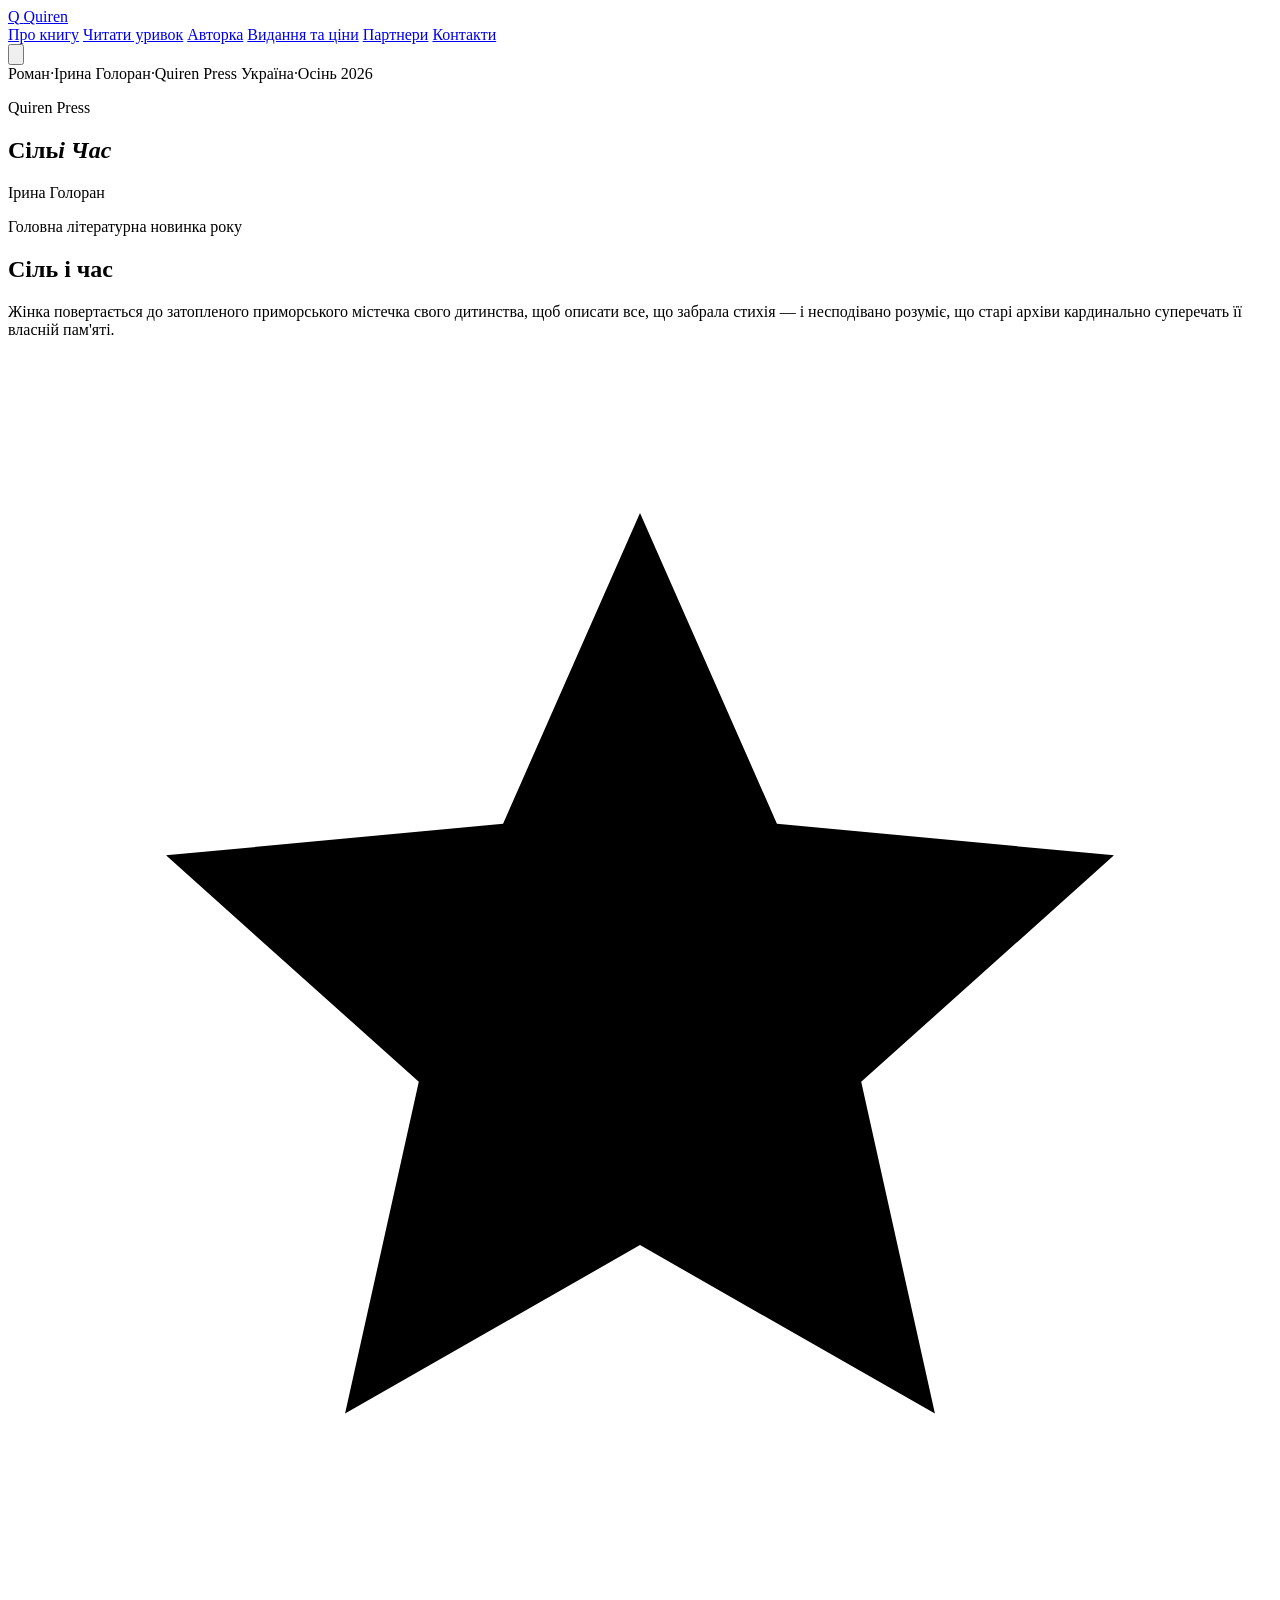
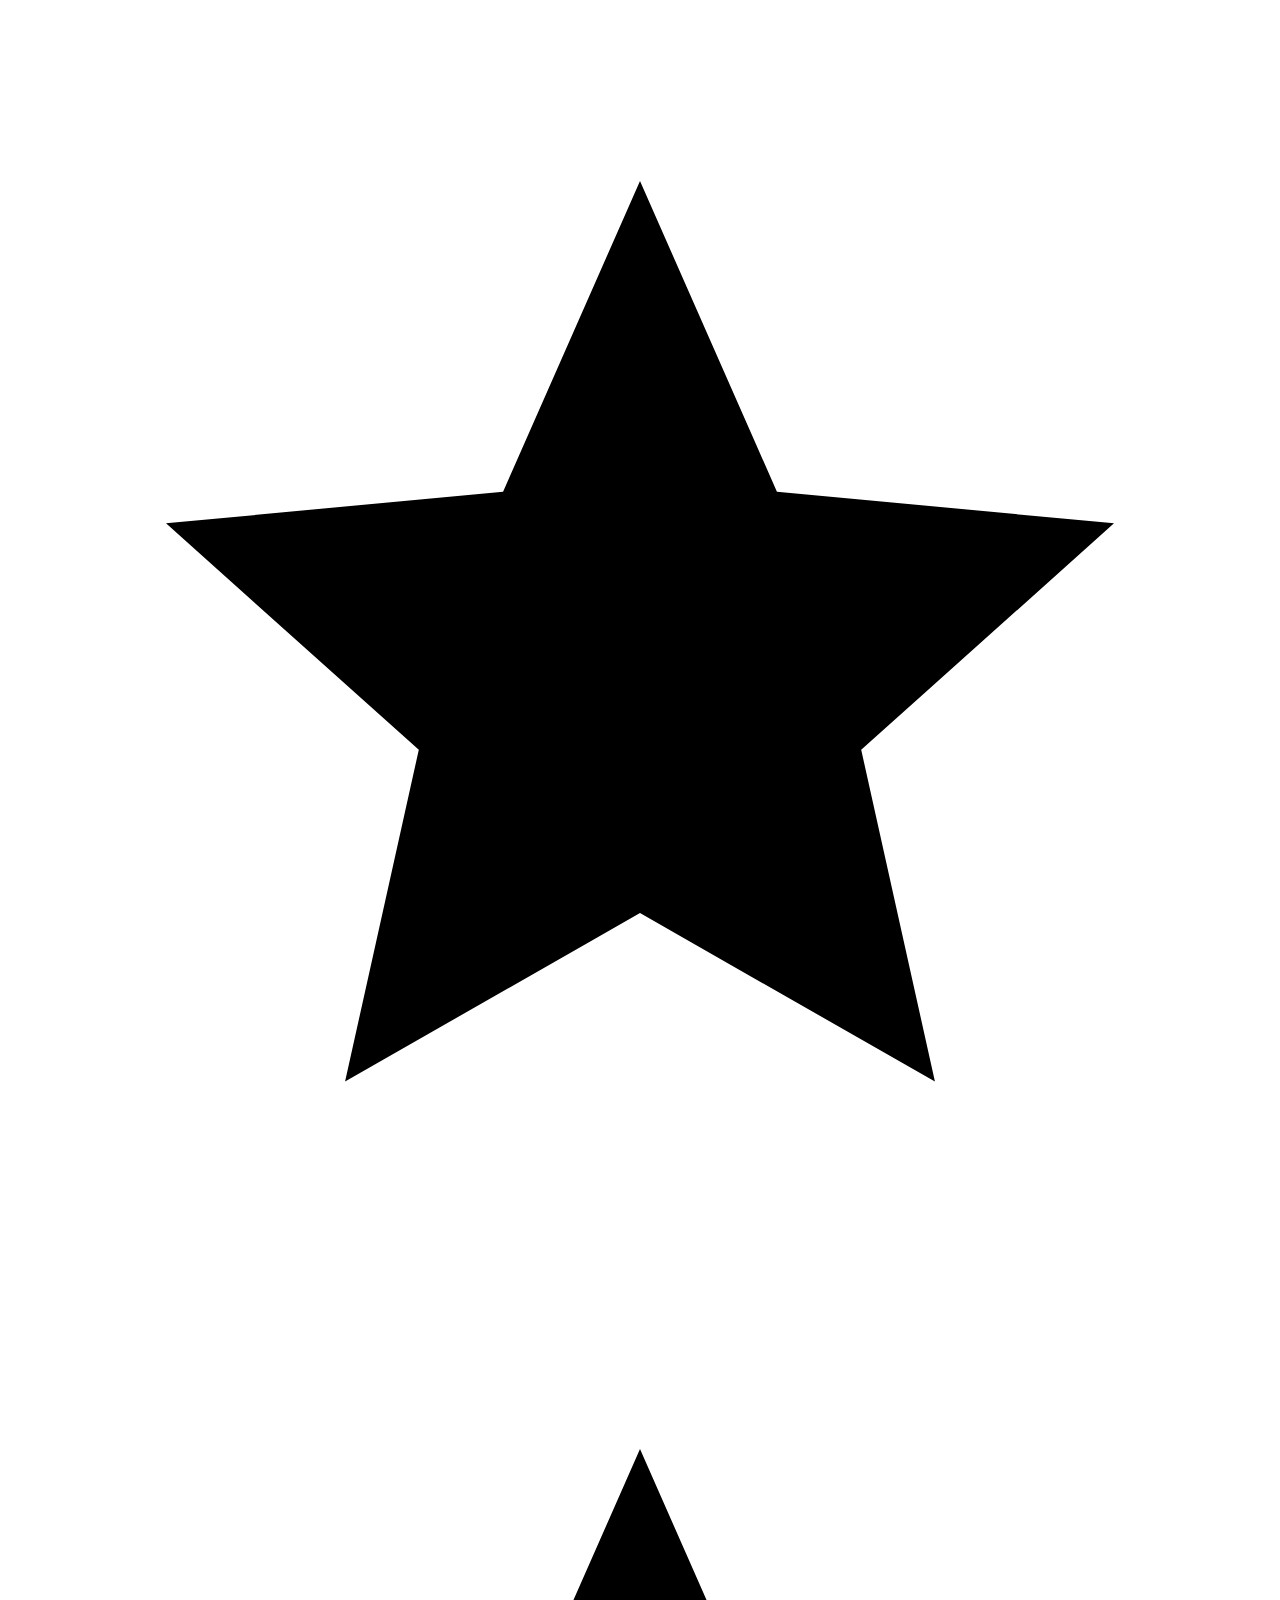
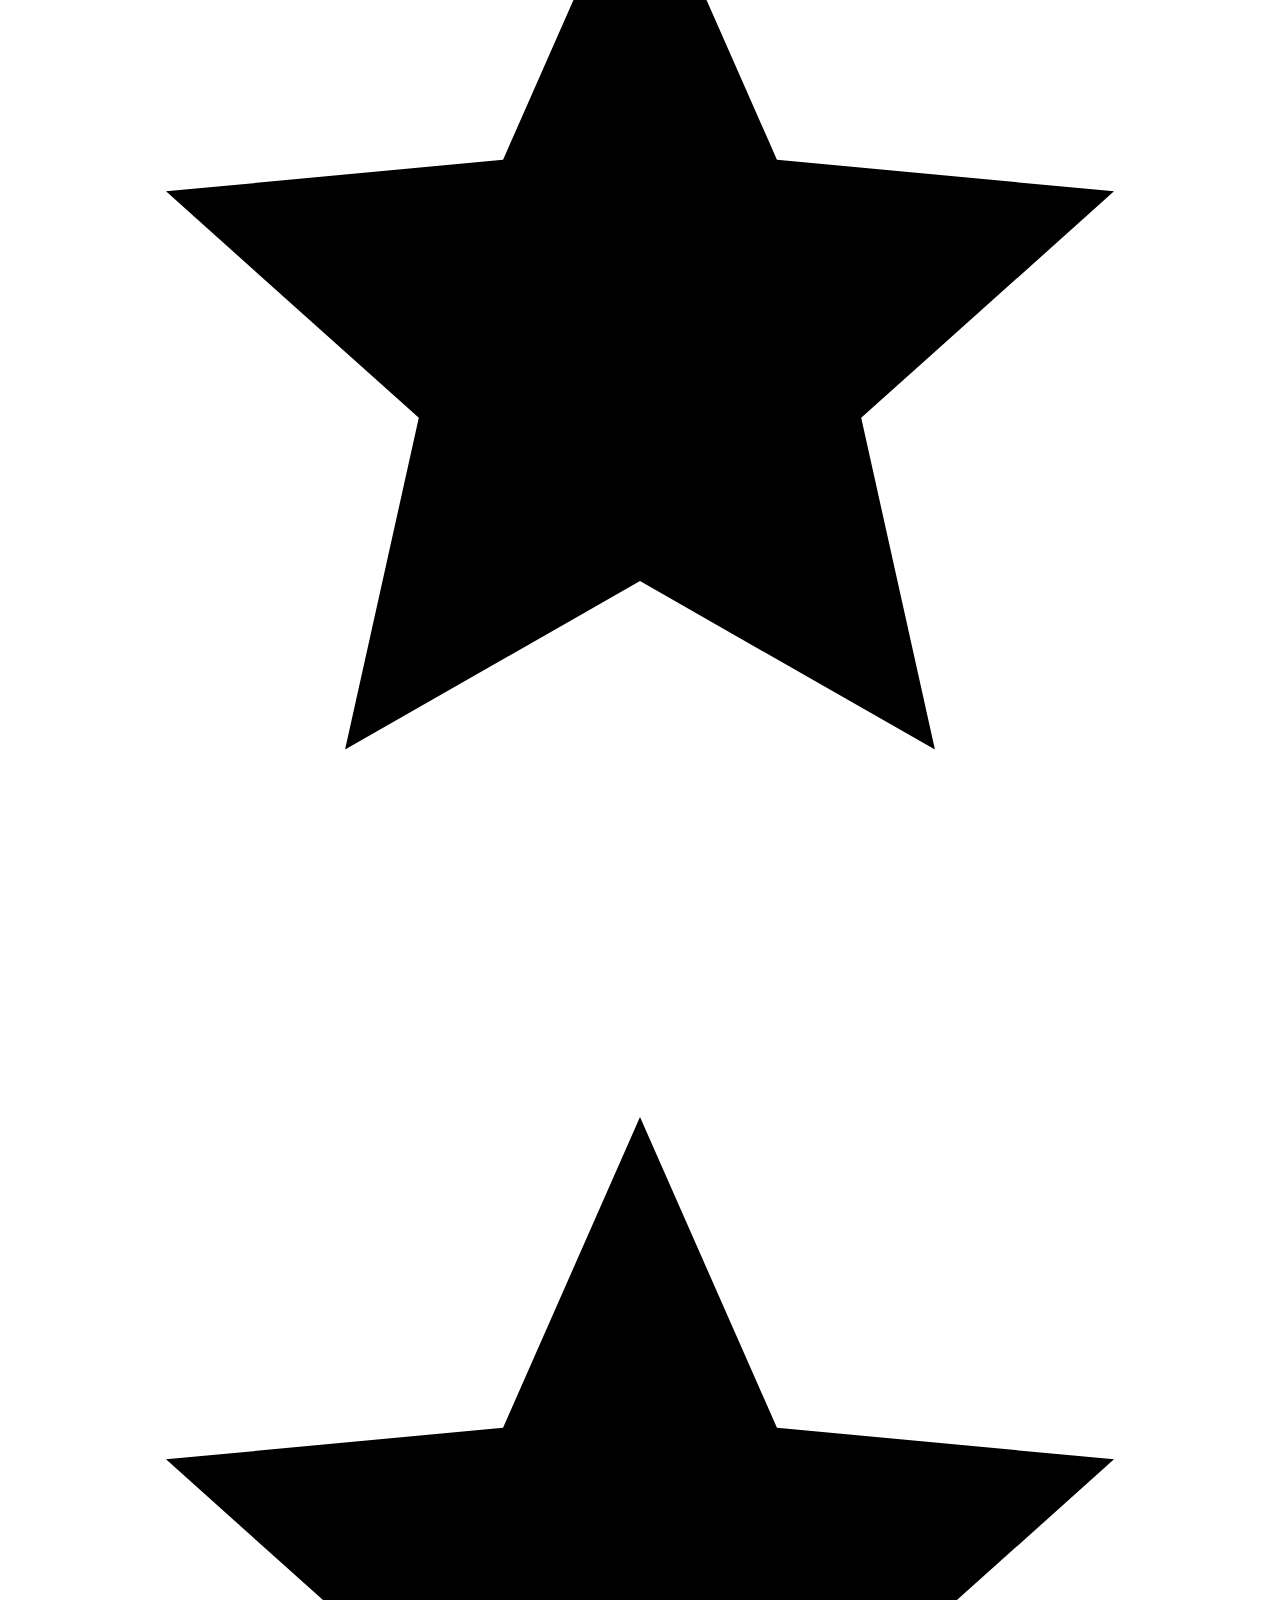
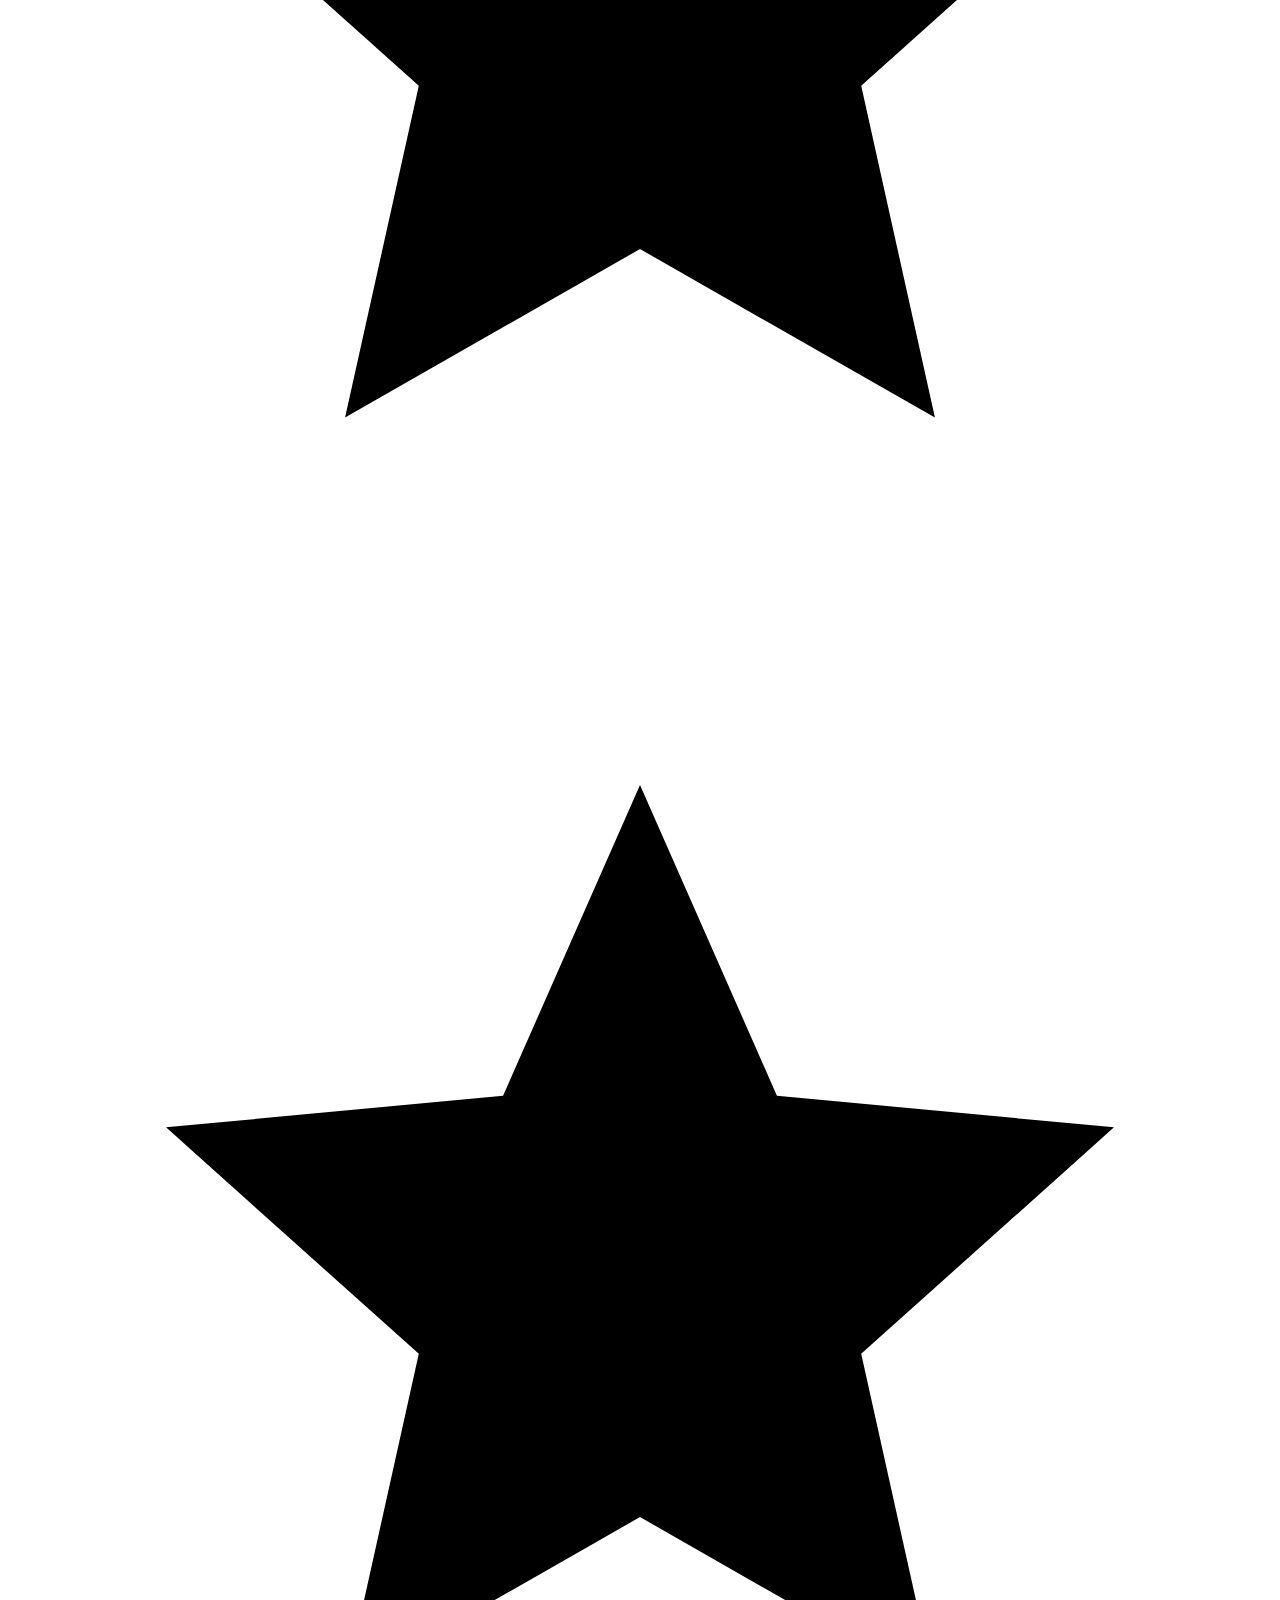
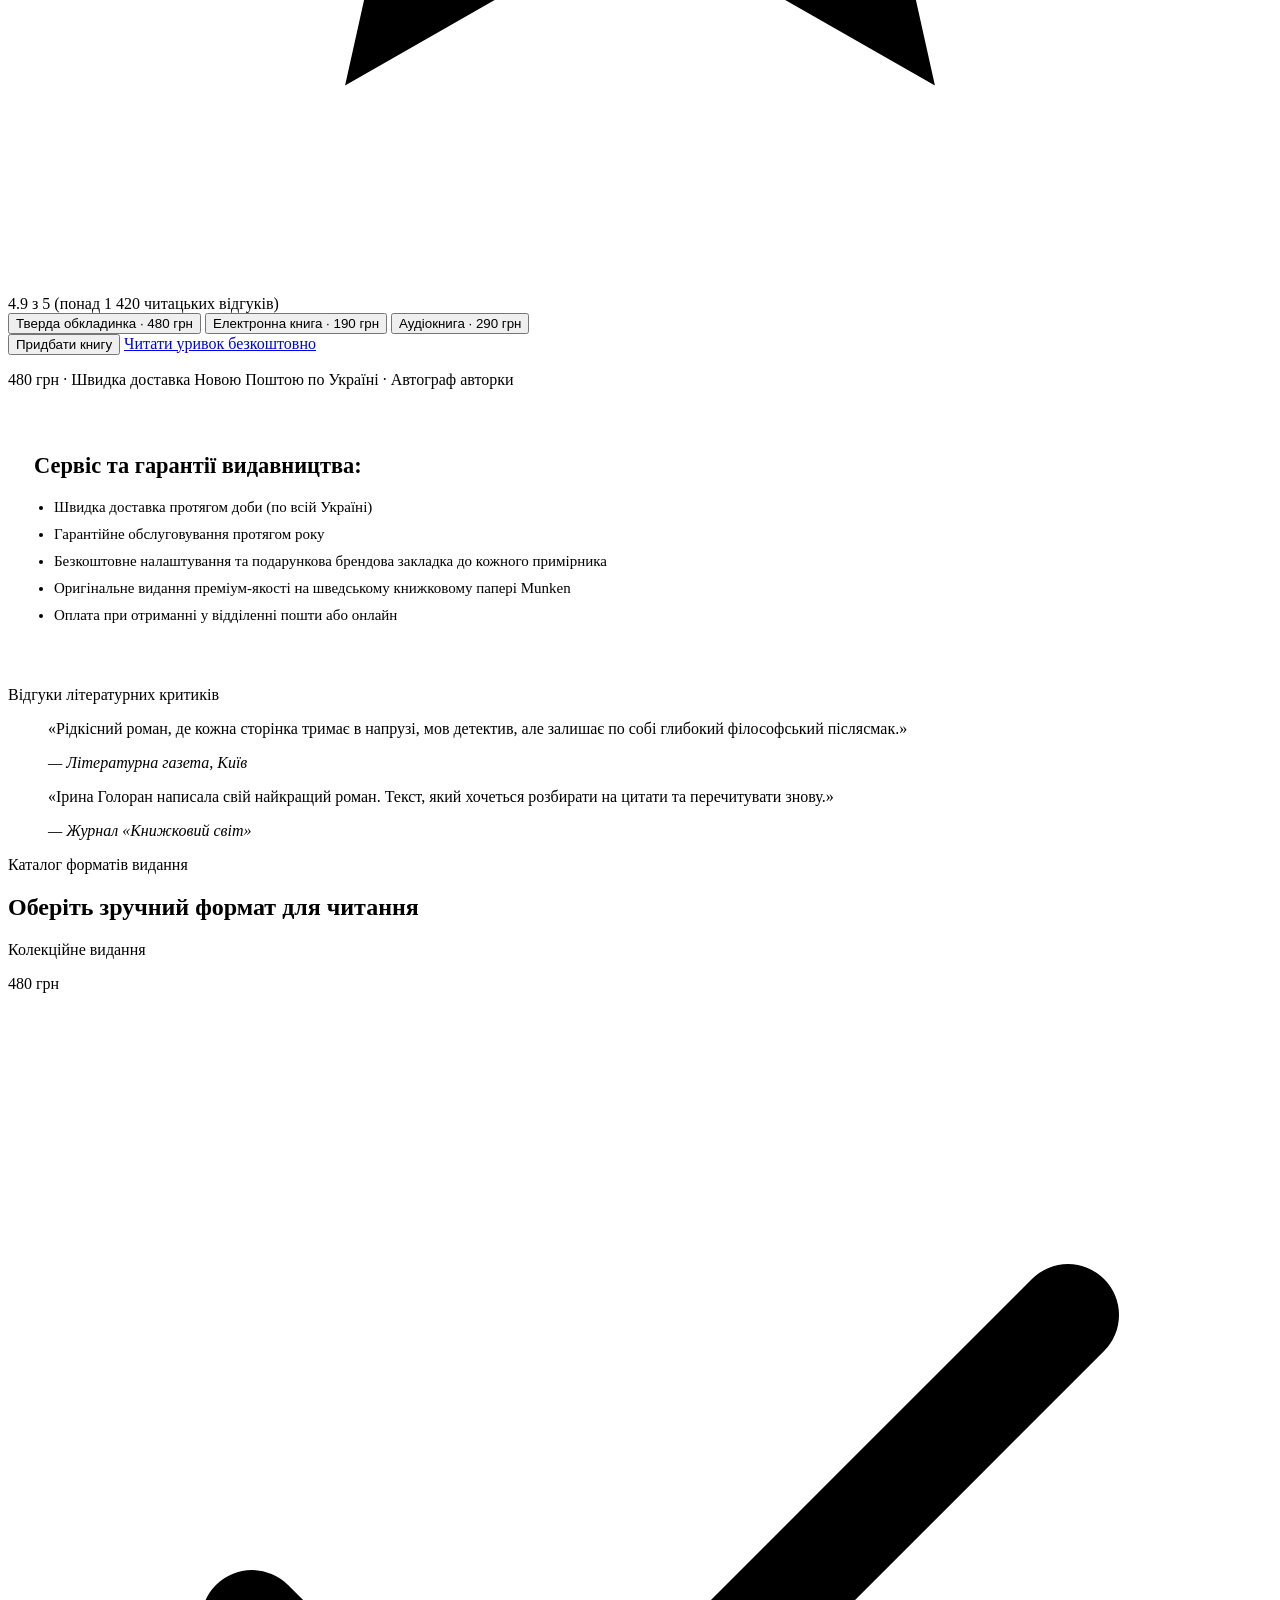
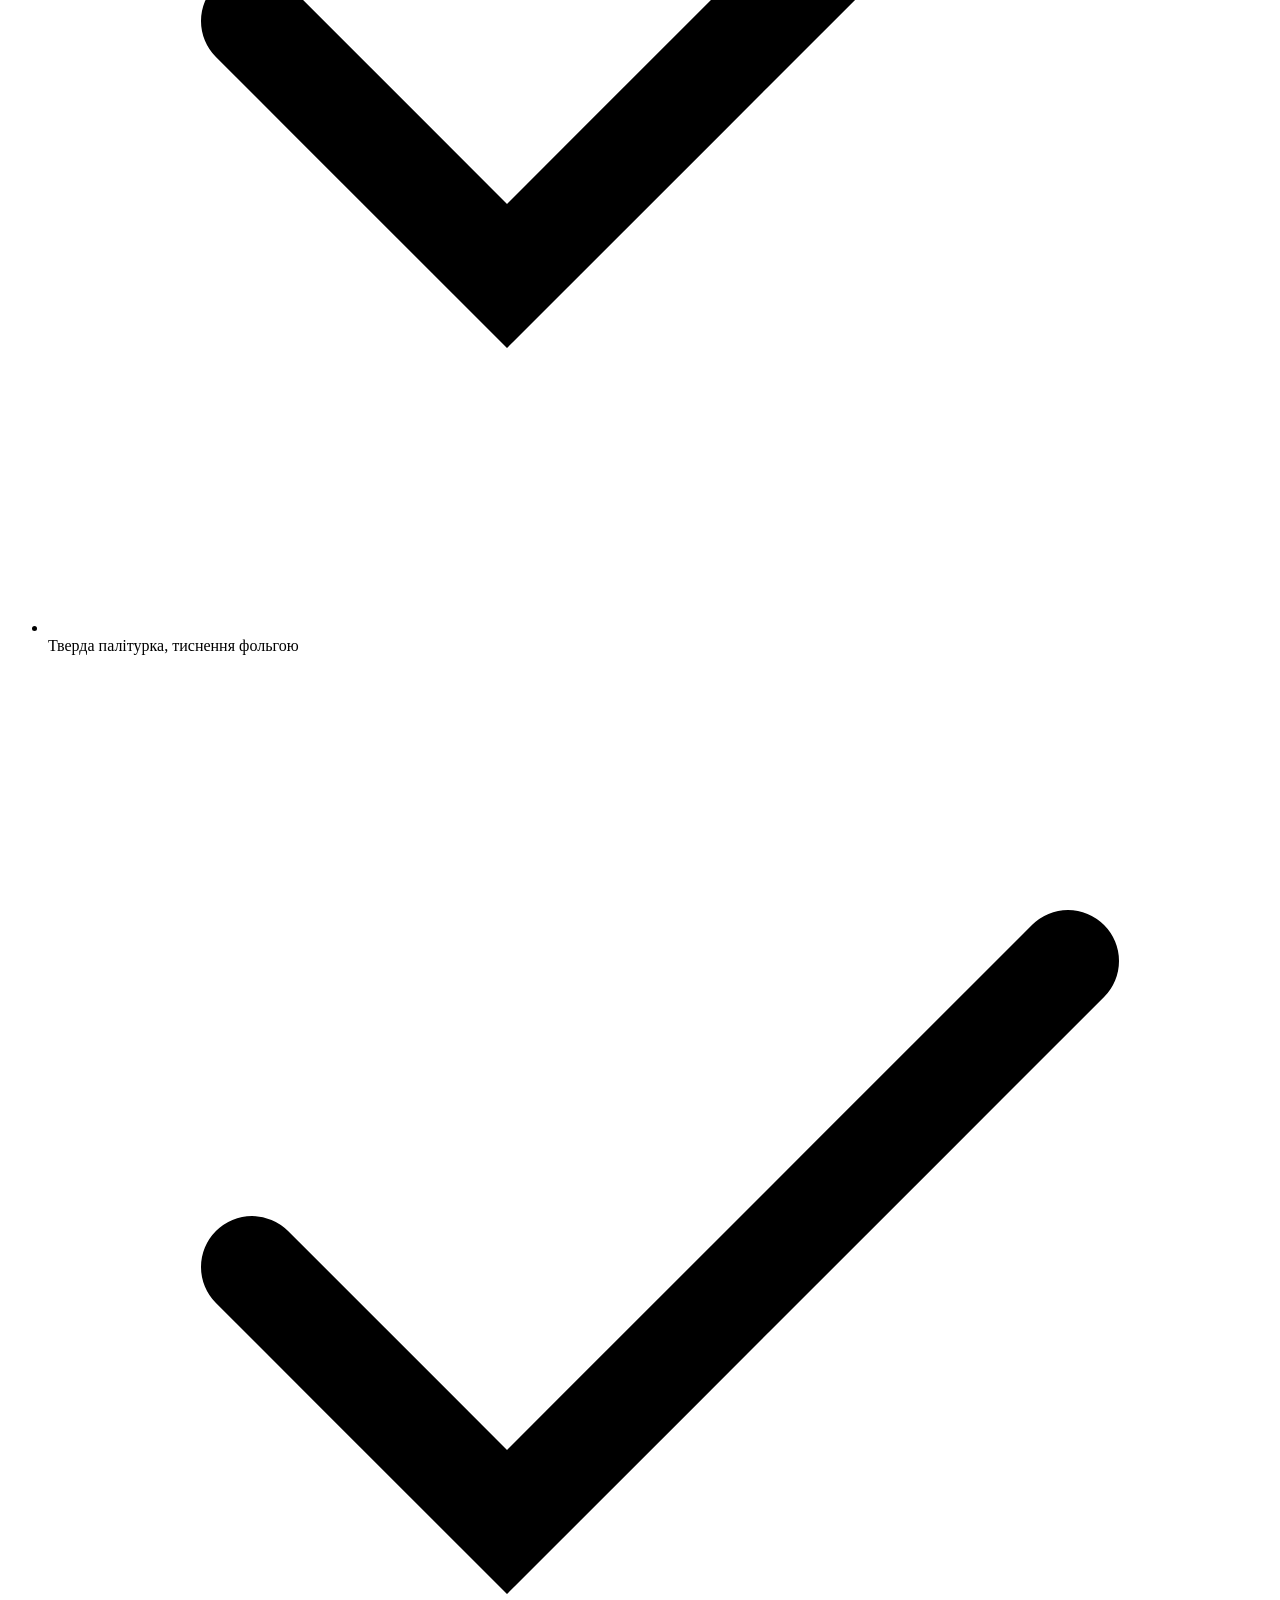
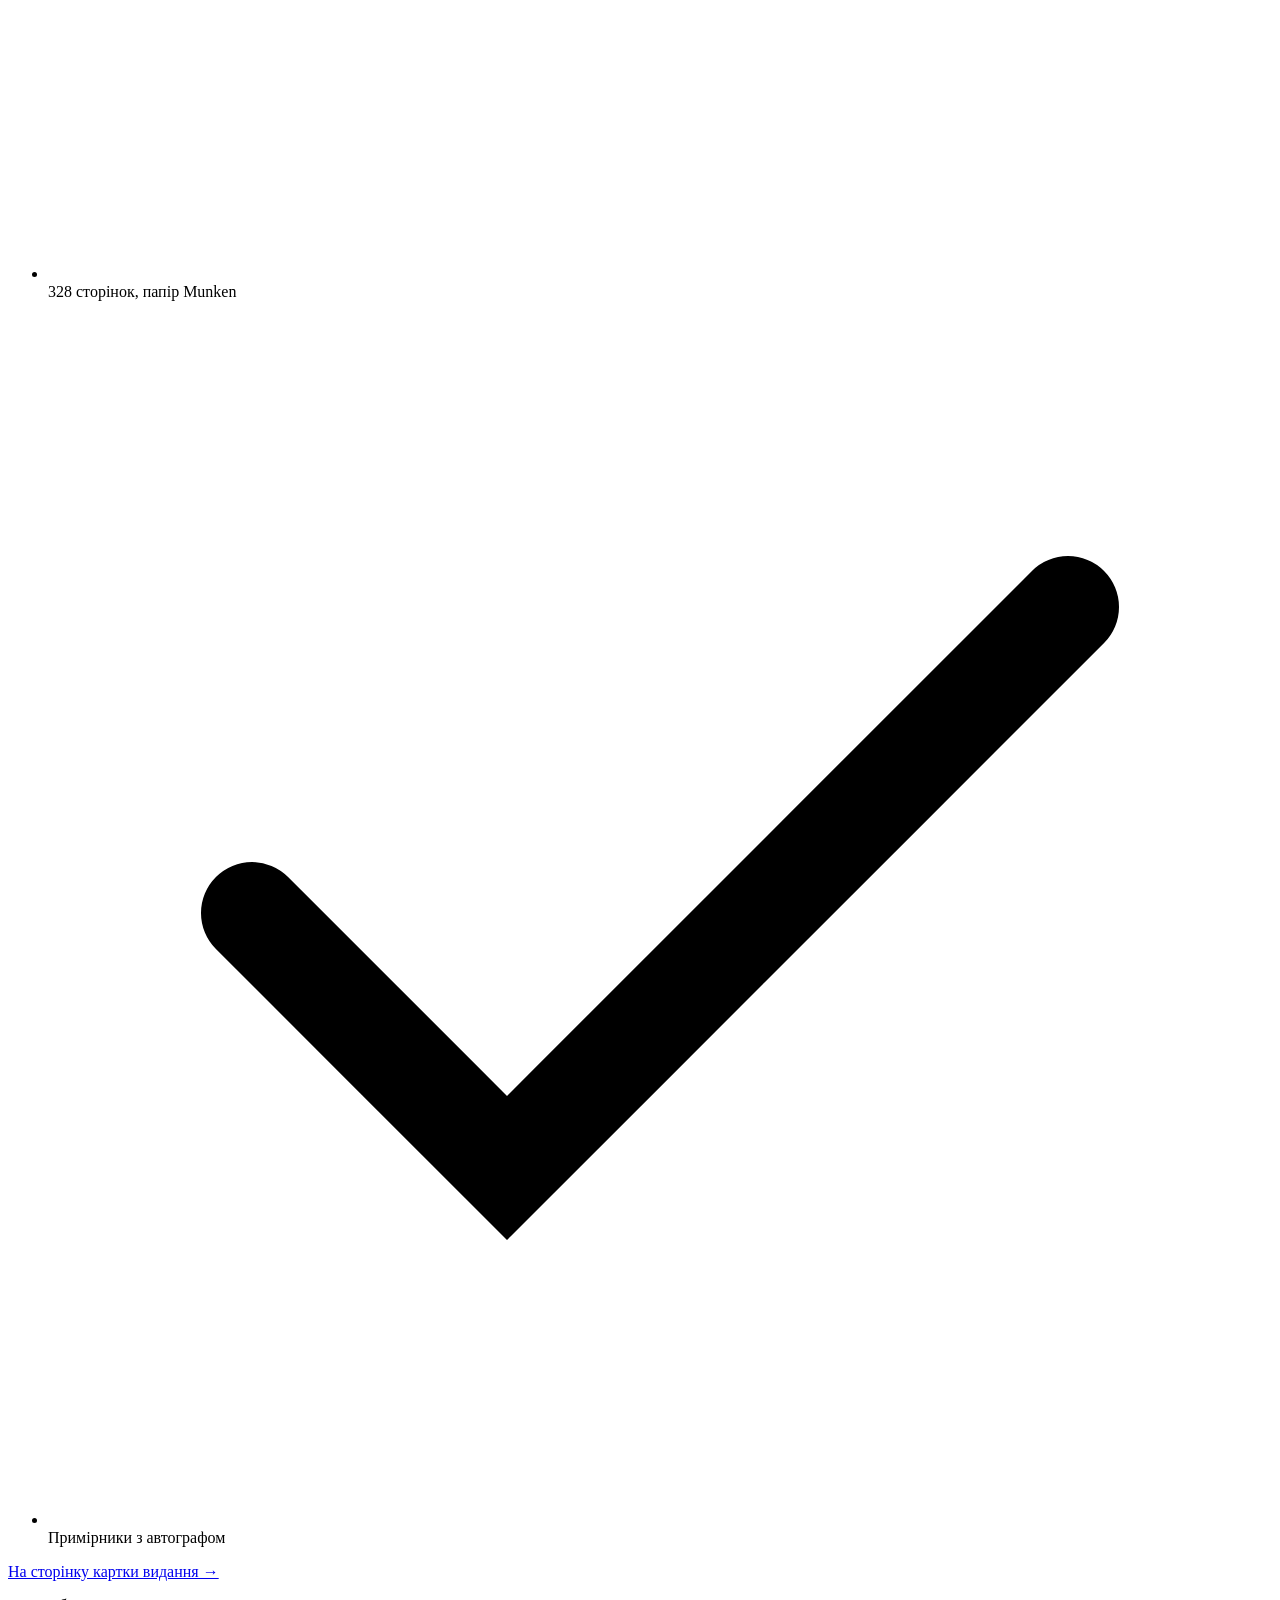
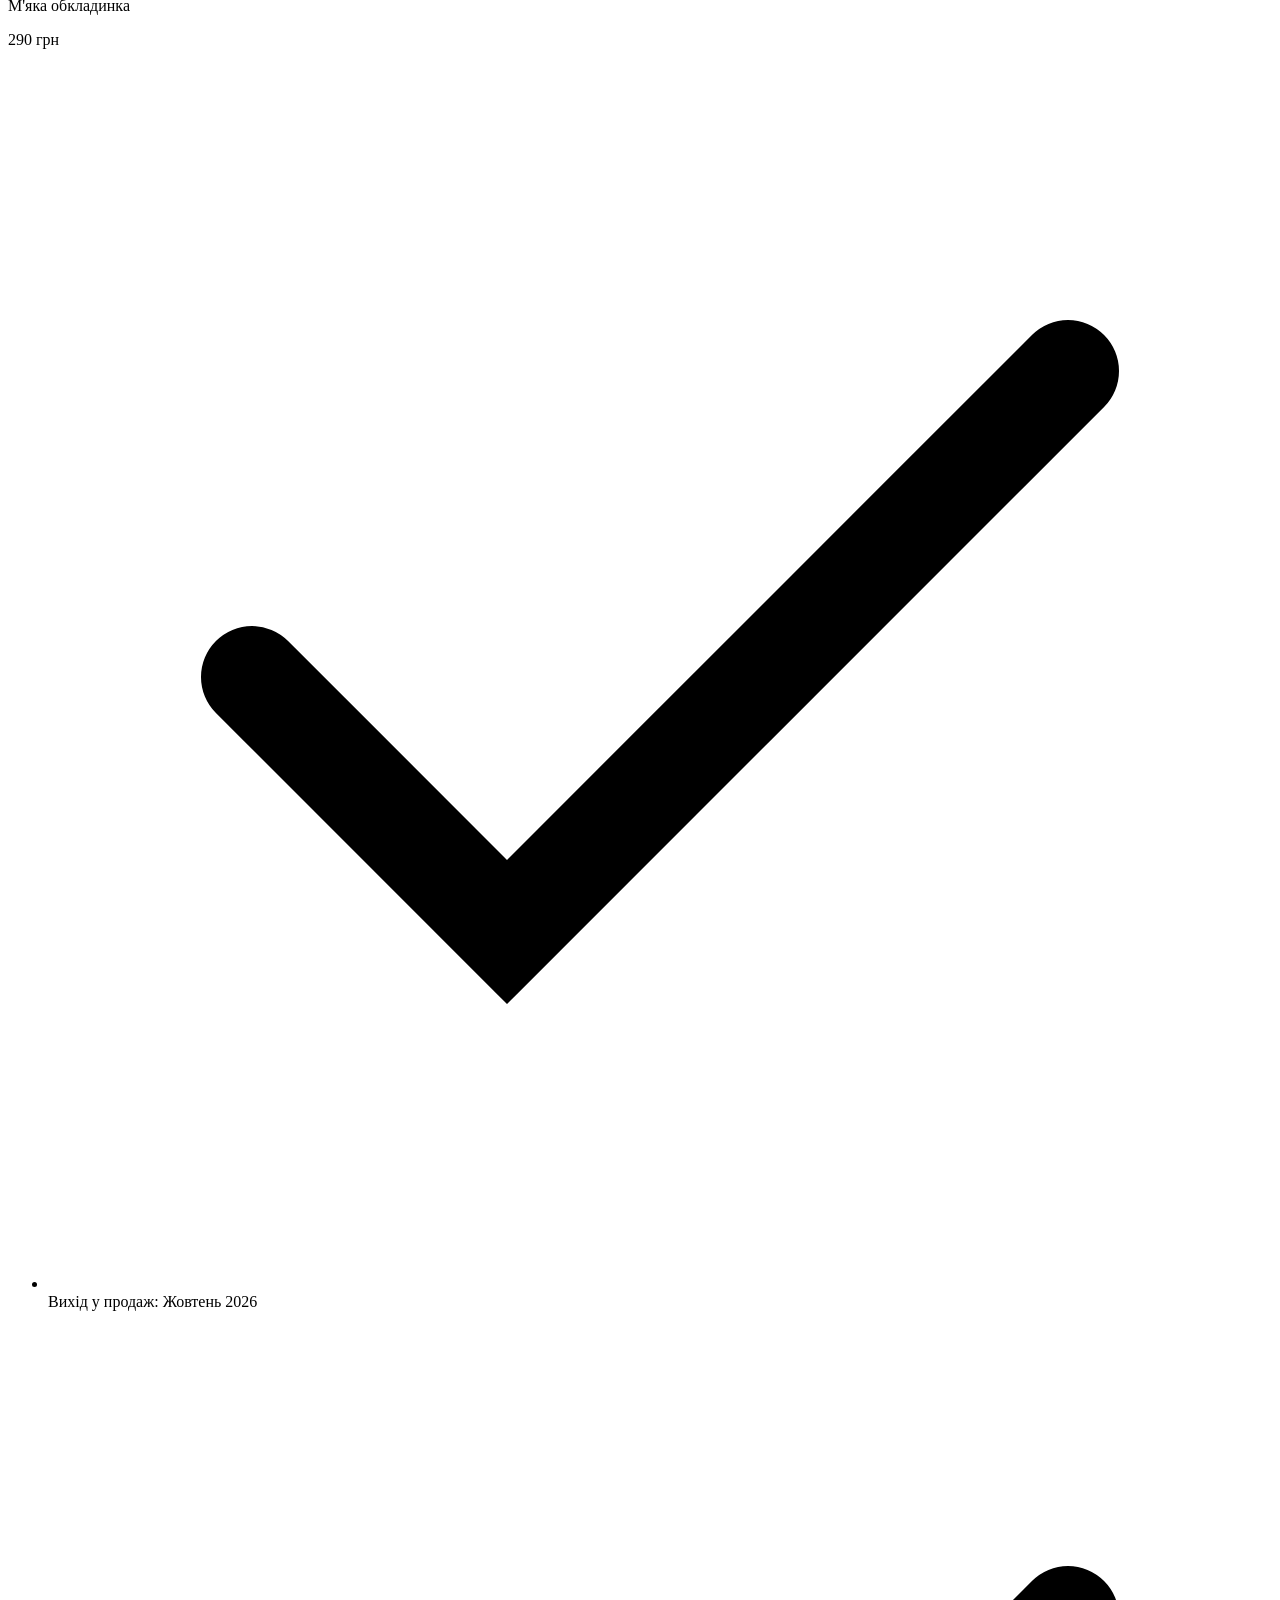
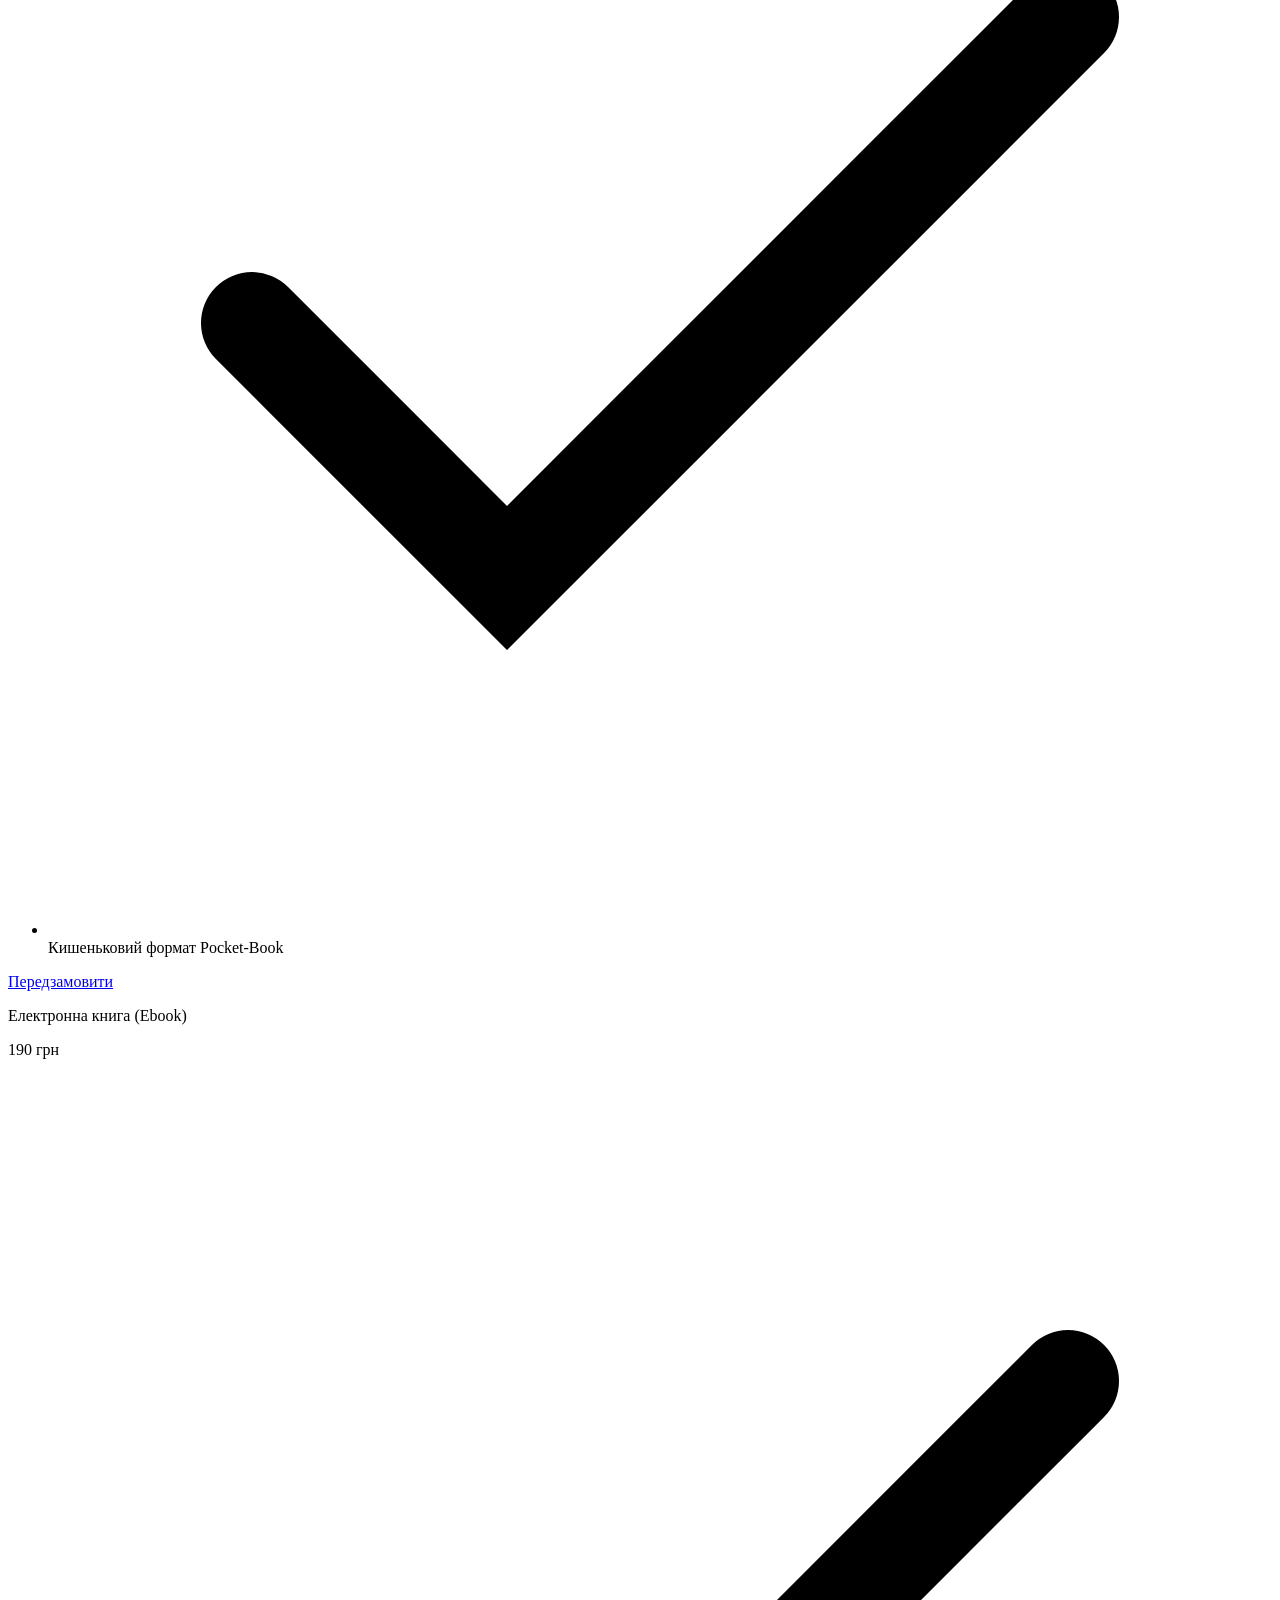
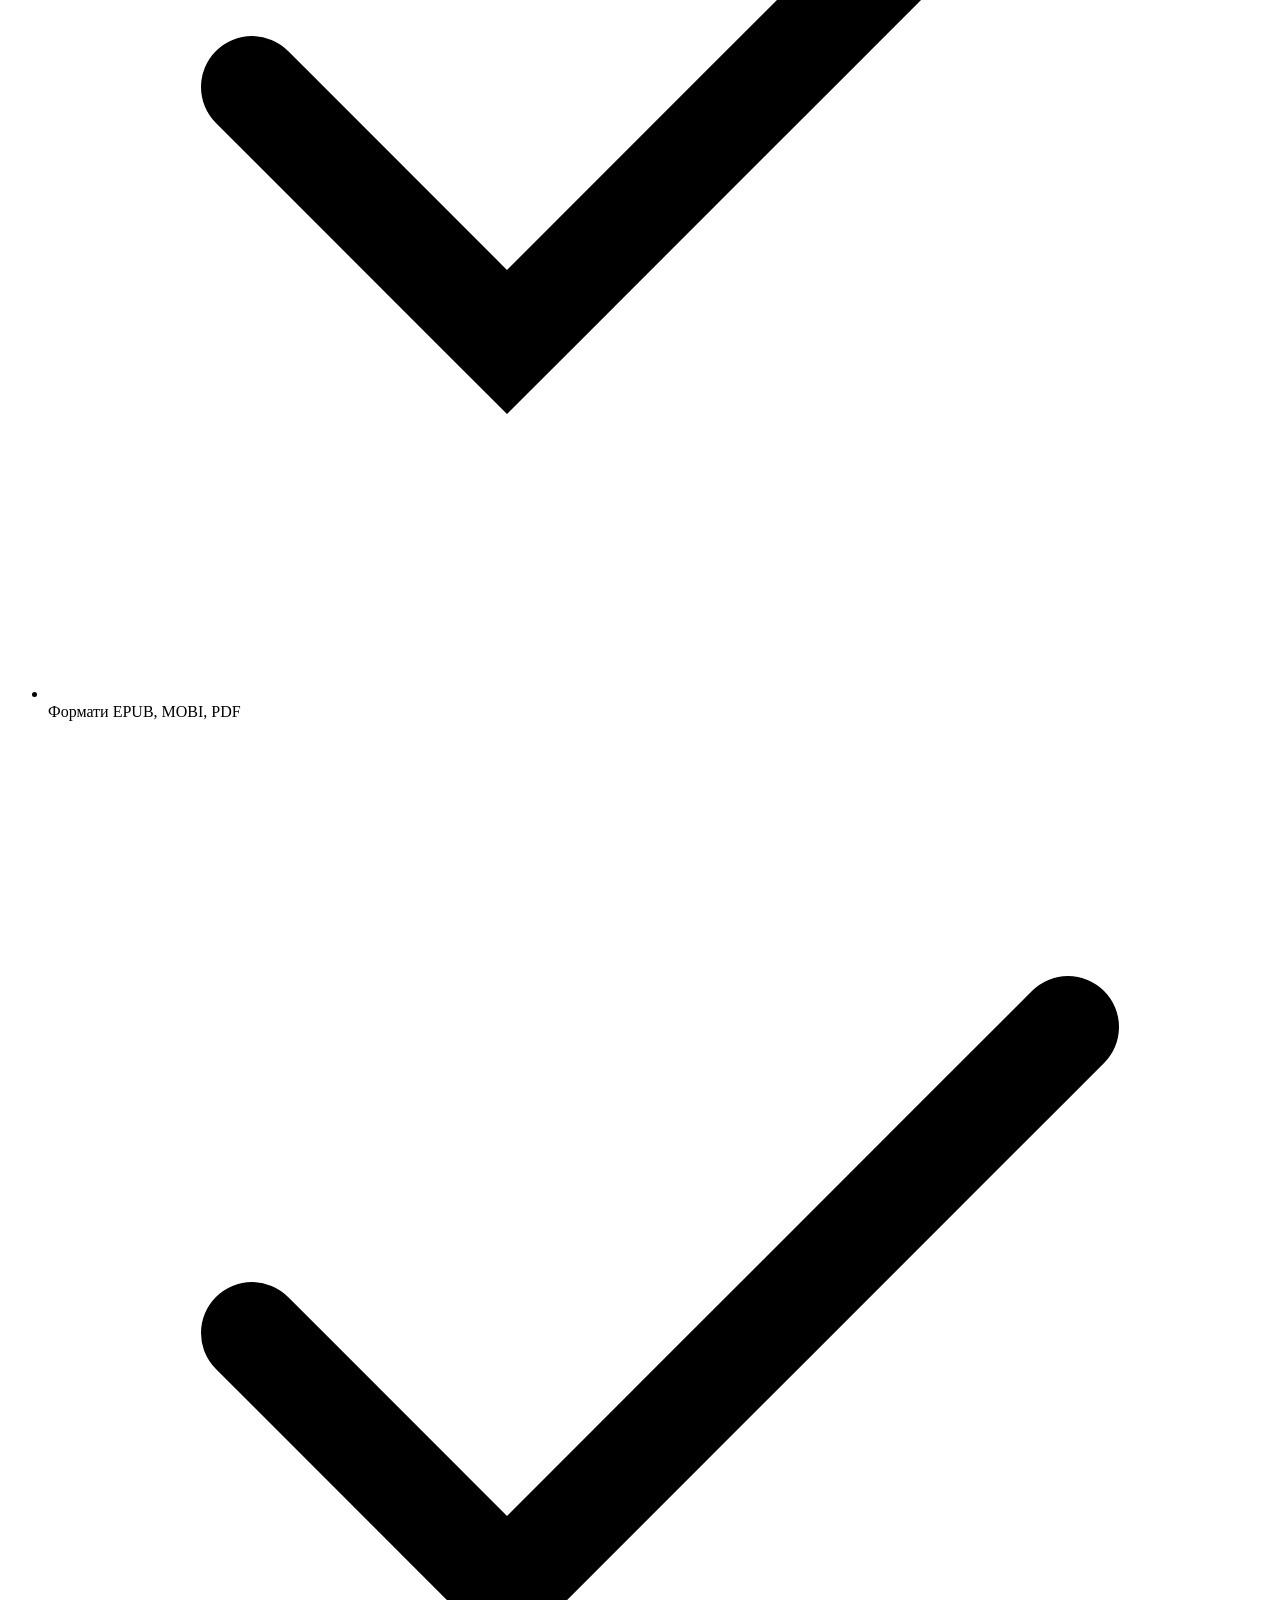
==== index.html @ b38ca891 "Add files via upload" ====
<!DOCTYPE html>
<html lang="uk">
<head>
<!-- 1. Google tag (gtag.js) — Google Analytics за методичкою -->
<script async src="https://www.googletagmanager.com/gtag/js?id=G-MWG1W5J6RW"></script>
<script>
  window.dataLayer = window.dataLayer || [];
  function gtag(){dataLayer.push(arguments);}
  gtag('js', new Date());
  gtag('config', 'G-MWG1W5J6RW');
</script>

<!-- 2. Microsoft Clarity — для аналізу поведінки та теплових карт кліків -->
<script type="text/javascript">
    (function(c,l,a,r,i,t,y){
        c[a]=c[a]||function(){(c[a].q=c[a].q||[]).push(arguments)};
        t=l.createElement(r);t.async=1;t.src="https://www.clarity.ms/tag/"+i;
        y=l.getElementsByTagName(r)[0];y.parentNode.insertBefore(t,y);
    })(window, document, "clarity", "script", "pxyz123456");
</script>

<meta charset="utf-8" />
<meta name="viewport" content="width=device-width, initial-scale=1" />

<!-- SEO-метатеги з семантичного ядра -->
<title>«Сіль і час» — роман-бестселер Ірини Голоран | Quiren Press Україна</title>
<meta name="description" content="Офіційний сайт-лендінг роману «Сіль і час» Ірини Голоран від видавництва Quiren Press Україна. Замовлення друкованого видання, електронної та аудіокниги онлайн." />
<meta name="keywords" content="купити книгу Сіль і час, Ірина Голоран, сучасна українська література, бестселер, Quiren Press Україна, книгарня Одеса" />

<link rel="preconnect" href="https://fonts.googleapis.com" />
<link rel="preconnect" href="https://fonts.gstatic.com" crossorigin />
<link href="https://fonts.googleapis.com/css2?family=Bodoni+Moda:opsz,wght@6..96,600;6..96,700&family=Literata:ital,wght@0,400;0,500;0,600;1,400&family=Red+Hat+Mono:wght@400;500&display=swap" rel="stylesheet" />
<link rel="preconnect" href="https://images.unsplash.com" crossorigin />

<link rel="stylesheet" href="assets/css/tokens.css" />
<link rel="stylesheet" href="assets/css/book.css" />
</head>
<body>

<header class="masthead">
  <div class="wrap masthead__inner">
    <a class="imprint" href="index.html" aria-label="Quiren Press — головна">
      <span class="imprint__mark" aria-hidden="true">Q</span>
      <span class="imprint__word">Quiren</span>
    </a>

    <nav class="booknav" aria-label="Головне меню" data-open="false">
      <a href="index.html" aria-current="page">Про книгу</a>
      <a href="excerpt.html">Читати уривок</a>
      <a href="author.html">Авторка</a>
      <a href="editions.html">Видання та ціни</a>
      <a href="#partners">Партнери</a>
      <a href="#contacts">Контакти</a>
    </nav>

    <button class="btn btn--icon burger" type="button" aria-expanded="false" aria-label="Меню">
      <svg viewBox="0 0 24 24" fill="none" stroke="currentColor" stroke-width="1.8" stroke-linecap="round" aria-hidden="true"><path d="M4 7h16M4 12h16M4 17h16"/></svg>
    </button>
  </div>
</header>

<main>
  <!-- Титульна смуга видання -->
  <div class="wrap colophon">
    <span>Роман</span><i>·</i><span>Ірина Голоран</span><i>·</i><span>Quiren Press Україна</span><i>·</i><span>Осінь 2026</span>
  </div>

  <section class="wrap section--tight">
    <div class="hero">
      <!-- 3D обкладинка книги (CSS) -->
      <div class="jacket-stage" data-reveal>
        <div class="jacket">
          <div class="jacket__spine" aria-hidden="true"></div>
          <div class="jacket__pages" aria-hidden="true"></div>
          <div class="jacket__front">
            <p class="jacket__imprint">Quiren Press</p>
            <h1 class="jacket__title">Сіль<em>і Час</em></h1>
            <p class="jacket__author">Ірина Голоран</p>
          </div>
        </div>
      </div>

      <div class="hero__meta">
        <p class="label">Головна літературна новинка року</p>
        <h2 class="title-mega">Сіль і час</h2>
        <p class="lede">
          Жінка повертається до затопленого приморського містечка свого дитинства, щоб описати все, що забрала стихія — і несподівано розуміє, що старі архіви кардинально суперечать її власній пам'яті.
        </p>

        <div class="starline">
          <span class="stars" aria-hidden="true">
            <svg viewBox="0 0 24 24"><path d="m12 3 2.6 5.9 6.4.6-4.8 4.3 1.4 6.3L12 16.9 6.4 20.1l1.4-6.3L3 9.5l6.4-.6Z"/></svg>
            <svg viewBox="0 0 24 24"><path d="m12 3 2.6 5.9 6.4.6-4.8 4.3 1.4 6.3L12 16.9 6.4 20.1l1.4-6.3L3 9.5l6.4-.6Z"/></svg>
            <svg viewBox="0 0 24 24"><path d="m12 3 2.6 5.9 6.4.6-4.8 4.3 1.4 6.3L12 16.9 6.4 20.1l1.4-6.3L3 9.5l6.4-.6Z"/></svg>
            <svg viewBox="0 0 24 24"><path d="m12 3 2.6 5.9 6.4.6-4.8 4.3 1.4 6.3L12 16.9 6.4 20.1l1.4-6.3L3 9.5l6.4-.6Z"/></svg>
            <svg viewBox="0 0 24 24"><path d="m12 3 2.6 5.9 6.4.6-4.8 4.3 1.4 6.3L12 16.9 6.4 20.1l1.4-6.3L3 9.5l6.4-.6Z"/></svg>
          </span>
          <span class="label label--quiet">4.9 з 5 (понад 1 420 читацьких відгуків)</span>
        </div>

        <div class="formatchips" role="group" aria-label="Оберіть формат">
          <button class="formatchip formatchip--on" type="button" data-format="hardback" data-price="480 грн">Тверда обкладинка · 480 грн</button>
          <button class="formatchip" type="button" data-format="ebook" data-price="190 грн">Електронна книга · 190 грн</button>
          <button class="formatchip" type="button" data-format="audiobook" data-price="290 грн">Аудіокнига · 290 грн</button>
        </div>

        <div class="buyrow">
          <button class="btn btn--gilt-gradient" type="button" data-format-buy data-toast="Дякуємо! Товар додано у форму швидкого замовлення">Придбати книгу</button>
          <a class="btn btn--ghost" href="excerpt.html">Читати уривок безкоштовно</a>
        </div>
        <p class="label label--quiet">
          <span data-format-price>480 грн</span> · Швидка доставка Новою Поштою по Україні · Автограф авторки
        </p>
      </div>
    </div>
  </section>

  <!-- Блок переваг та гарантій за методичкою (стор. 7) -->
  <section class="wrap section--tight">
    <div style="background: rgba(255,255,255,0.03); border: 1px solid var(--rule); border-radius: 12px; padding: 26px;">
      <h3 style="font-family: var(--font-display); font-size: 1.4rem; color: var(--bone); margin-bottom: 12px;">Сервіс та гарантії видавництва:</h3>
      <!-- Обов'язкова конструкція списку ul li за методичкою -->
      <ul style="padding-left: 20px; line-height: 1.8; color: var(--bone-2); font-size: 15px;">
        <li>Швидка доставка протягом доби (по всій Україні)</li>
        <li>Гарантійне обслуговування протягом року</li>
        <li>Безкоштовне налаштування та подарункова брендова закладка до кожного примірника</li>
        <li>Оригінальне видання преміум-якості на шведському книжковому папері Munken</li>
        <li>Оплата при отриманні у відділенні пошти або онлайн</li>
      </ul>
    </div>
  </section>

  <!-- Відгуки критиків -->
  <section class="wrap section--tight" aria-labelledby="praise-h">
    <p class="label" id="praise-h">Відгуки літературних критиків</p>
    <div class="praises">
      <blockquote class="praise" data-reveal>
        <p>«Рідкісний роман, де кожна сторінка тримає в напрузі, мов детектив, але залишає по собі глибокий філософський післясмак.»</p>
        <cite>— Літературна газета, Київ</cite>
      </blockquote>
      <blockquote class="praise" data-reveal>
        <p>«Ірина Голоран написала свій найкращий роман. Текст, який хочеться розбирати на цитати та перечитувати знову.»</p>
        <cite>— Журнал «Книжковий світ»</cite>
      </blockquote>
    </div>
  </section>

  <!-- Каталог видань книги (Editions) -->
  <section class="wrap section--tight" id="editions" aria-labelledby="ed-h">
    <div class="shead">
      <p class="label" id="ed-h">Каталог форматів видання</p>
      <h2>Оберіть зручний формат для читання</h2>
    </div>
    <div class="editions">
      <article class="edition">
        <p class="label label--quiet">Колекційне видання</p>
        <p class="edition__price">480 грн</p>
        <ul class="edition__spec">
          <li><svg viewBox="0 0 24 24" fill="none" stroke="currentColor" stroke-width="2" stroke-linecap="round" aria-hidden="true"><path d="m20 6-11 11-5-5"/></svg>Тверда палітурка, тиснення фольгою</li>
          <li><svg viewBox="0 0 24 24" fill="none" stroke="currentColor" stroke-width="2" stroke-linecap="round" aria-hidden="true"><path d="m20 6-11 11-5-5"/></svg>328 сторінок, папір Munken</li>
          <li><svg viewBox="0 0 24 24" fill="none" stroke="currentColor" stroke-width="2" stroke-linecap="round" aria-hidden="true"><path d="m20 6-11 11-5-5"/></svg>Примірники з автографом</li>
        </ul>
        <a class="btn btn--gilt-gradient btn--sm" href="editions.html" style="margin-top:var(--s-3)">На сторінку картки видання →</a>
      </article>

      <article class="edition">
        <p class="label label--quiet">М'яка обкладинка</p>
        <p class="edition__price">290 грн</p>
        <ul class="edition__spec">
          <li><svg viewBox="0 0 24 24" fill="none" stroke="currentColor" stroke-width="2" stroke-linecap="round" aria-hidden="true"><path d="m20 6-11 11-5-5"/></svg>Вихід у продаж: Жовтень 2026</li>
          <li><svg viewBox="0 0 24 24" fill="none" stroke="currentColor" stroke-width="2" stroke-linecap="round" aria-hidden="true"><path d="m20 6-11 11-5-5"/></svg>Кишеньковий формат Pocket-Book</li>
        </ul>
        <a class="btn btn--ghost btn--sm" href="editions.html" style="margin-top:var(--s-3)">Передзамовити</a>
      </article>

      <article class="edition">
        <p class="label label--quiet">Електронна книга (Ebook)</p>
        <p class="edition__price">190 грн</p>
        <ul class="edition__spec">
          <li><svg viewBox="0 0 24 24" fill="none" stroke="currentColor" stroke-width="2" stroke-linecap="round" aria-hidden="true"><path d="m20 6-11 11-5-5"/></svg>Формати EPUB, MOBI, PDF</li>
          <li><svg viewBox="0 0 24 24" fill="none" stroke="currentColor" stroke-width="2" stroke-linecap="round" aria-hidden="true"><path d="m20 6-11 11-5-5"/></svg>Миттєве завантаження</li>
        </ul>
        <a class="btn btn--ghost btn--sm" href="editions.html" style="margin-top:var(--s-3)">Придбати файл</a>
      </article>

      <article class="edition">
        <p class="label label--quiet">Аудіокнига</p>
        <p class="edition__price">290 грн</p>
        <ul class="edition__spec">
          <li><svg viewBox="0 0 24 24" fill="none" stroke="currentColor" stroke-width="2" stroke-linecap="round" aria-hidden="true"><path d="m20 6-11 11-5-5"/></svg>Професійна студійна начитка</li>
          <li><svg viewBox="0 0 24 24" fill="none" stroke="currentColor" stroke-width="2" stroke-linecap="round" aria-hidden="true"><path d="m20 6-11 11-5-5"/></svg>Тривалість: 9 годин 40 хвилин</li>
        </ul>
        <a class="btn btn--ghost btn--sm" href="editions.html" style="margin-top:var(--s-3)">Слухати уривок</a>
      </article>
    </div>
  </section>

  <!-- Стаття з відносним якірним посиланням id="start" (стор. 7 методички) -->
  <section class="wrap section--tight" id="article">
    <div style="background: rgba(255,255,255,0.03); border: 1px solid var(--rule); border-radius: 12px; padding: 28px;">
      <h2 style="font-family: var(--font-display); font-size: 1.6rem; color: var(--bone); margin-bottom: 14px;">
        <a id="start" style="color: var(--bone);">Про історію написання роману «Сіль і час»</a>
      </h2>
      <p style="margin-bottom: 12px; color: var(--bone-2); line-height: 1.6;">
        Ідея книги виникла під час експедиції узбережжям Чорного моря та відвідин старих рибальських селищ. Авторка понад рік працювала в державних архівах Одеси та Миколаєва, досліджуючи документи про затоплення прибережних територій.
      </p>
      <p style="margin-bottom: 16px; color: var(--bone-2); line-height: 1.6;">
        «Сіль і час» — це роман не лише про таємниці минулого, а й про здатність людини прощати та будувати майбутнє навіть тоді, коли звичний світ пішов під воду.
      </p>
      <p>
        <a href="#start" style="color: var(--gilt); font-weight: 600; text-decoration: underline;">↑ Перейти до початку статті</a>
      </p>
    </div>
  </section>

  <!-- Блок авторки -->
  <section class="wrap section--tight" aria-labelledby="au-h">
    <div class="author" data-reveal>
      <img src="https://thumb.wikimedia.org/wikipedia/commons/thumb/4/47/Iryna_Horina_2.jpg/250px-Iryna_Horina_2.jpg?utm_source=uk.wikipedia.org&utm_campaign=parser&utm_content=thumbnail"
           alt="Портрет авторки Ірини Голоран" width="700" height="875" loading="lazy" decoding="async" />
      <div>
        <p class="label" id="au-h">Про авторку</p>
        <h2 style="margin:var(--s-3) 0 var(--s-4)">Ірина Голоран</h2>
        <div class="prose measure">
          <p>
            Ірина Голоран народилася на півдні України, понад десять років працювала літературним редактором та архівістом. Її попередні твори перекладені п'ятьма європейськими мовами та отримали високі оцінки журі міжнародних премій.
          </p>
          <p>
            <em>«Сіль і час»</em> — її найбільш зрілий та проникливий роман, присвячений темам пам'яті, примирення та дому.
          </p>
        </div>
        <a class="btn btn--ghost" href="author.html" style="margin-top:var(--s-5)">Читати повну біографію</a>
      </div>
    </div>
  </section>

  <!-- Студентські проєкти-партнери (Вимога Word документа: 2-3 посилання) -->
  <section class="wrap section--tight" id="partners">
    <div class="student-partners-box">
      <h3>Наші студентські проєкти-партнери:</h3>
      <p style="font-size: 14px; color: var(--bone-3);">Рекомендуємо корисні ресурси наших одногрупників спеціальності «Маркетинг»:</p>
      <ul class="student-partners-list">
        <li>🔗 <a href="https://student-eco-shop.github.io/" target="_blank" rel="noopener">Еко-товари для дому та активного відпочинку — Проєкт №1</a></li>
        <li>🔗 <a href="https://student-book-store.github.io/" target="_blank" rel="noopener">Книгарня навчальної та бізнес-літератури — Проєкт №2</a></li>
        <li>🔗 <a href="https://student-coffee-point.github.io/" target="_blank" rel="noopener">Кав'ярня Coffee Point Одеса — Проєкт №3</a></li>
      </ul>
    </div>
  </section>

  <!-- Контакти видавництва та карта (стор. 6 методички) -->
  <section class="wrap section--tight" id="contacts">
    <div style="background: rgba(255,255,255,0.03); border: 1px solid var(--rule); border-radius: 12px; padding: 26px;">
      <h2 style="font-family: var(--font-display); color: var(--bone); margin-bottom: 12px;">Контакти видавництва Quiren Press в Одесі</h2>
      <p style="color: var(--bone-2); margin-bottom: 6px;"><b>Адреса видавництва та магазину:</b> 65026, Україна, м. Одеса, вул. Грецька, 44 (поруч з ОНЕУ)</p>
      <p style="color: var(--bone-2); margin-bottom: 6px;"><b>Відділ замовлень:</b> <a href="tel:+380971234567" style="color:var(--gilt); font-weight:600;">+38 (097) 123-45-67</a></p>
      <p style="color: var(--bone-2); margin-bottom: 6px;"><b>Електронна пошта:</b> <a href="mailto:order@quiren.com.ua" style="color:var(--gilt);">order@quiren.com.ua</a></p>
      <p style="color: var(--bone-2); margin-bottom: 14px;"><b>Графік роботи:</b> Пн – Пт з 10:00 до 19:00, Сб з 11:00 до 16:00</p>

      <div class="map-container">
        <iframe
          title="Розташування видавництва Quiren Press в Одесі"
          src="https://www.google.com/maps/embed?pb=!1m18!1m12!1m3!1d2747.34565886528!2d30.7345258!3d46.4814495!2m3!1f0!2f0!3f0!3m2!1i1024!2i768!4f13.1!3m3!1m2!1s0x40c631985b77c261%3A0x608a6c5d0b1a4093!2z0LLRg9C70LjRhtGPINCT0YDQtdGG0YzQutCwLCA0NCwg0J7QtNC10YHQsCwg0J7QtNC10YHRjNC60LAg0L7QsdC70LDRgdGC0YwsIDY1MDAw!5e0!3m2!1suk!2sua!4v1710000000000!5m2!1suk!2sua"
          width="100%"
          height="300"
          style="border:0;"
          allowfullscreen=""
          loading="lazy">
        </iframe>
      </div>
    </div>
  </section>
</main>

<footer class="foot">
  <div class="wrap">
    <!-- ОБОВ'ЯЗКОВИЙ НАДПИС ЗА РЕГЛАМЕНТОМ ОЦІНЮВАННЯ (ДОСЛІВНО): -->
    <div class="educational-notice">
      <strong>Увага!</strong> Цей веб-сайт є навчальним проектом, створеним виключно з освітньою метою в межах навчального курсу. Сайт не здійснює комерційної діяльності, не надає платних послуг і не призначений для отримання прибутку.
    </div>

    <div class="foot__grid">
      <div>
        <a class="imprint" href="index.html" style="margin-bottom:var(--s-4)">
          <span class="imprint__mark" aria-hidden="true">Q</span>
          <span class="imprint__word">Quiren</span>
        </a>
        <p class="muted" style="font-size:var(--text-sm);max-width:34ch;margin-bottom:var(--s-4)">
          Незалежне українське літературне видавництво. Випускаємо книги, які варті того, щоб залишитися у вашій домашній бібліотеці назавжди.
        </p>
        <form class="newsletter" data-demo-form="Дякуємо! Ви успішно підписалися на новини видавництва">
          <label class="sr-only" for="nl">Ваш email</label>
          <input class="input" id="nl" type="email" placeholder="Ваша електронна пошта" required />
          <button class="btn btn--gilt" type="submit">Підписатися</button>
        </form>
      </div>

      <div>
        <h3>Про книгу</h3>
        <ul>
          <li><a href="index.html">Головна сторінка</a></li>
          <li><a href="excerpt.html">Читати уривок</a></li>
          <li><a href="editions.html">Видання та ціни</a></li>
          <li><a href="press.html">Рецензії</a></li>
        </ul>
      </div>

      <div>
        <h3>Авторка</h3>
        <ul>
          <li><a href="author.html">Біографія</a></li>
          <li><a href="press.html">Творчі зустрічі</a></li>
          <li><a href="press.html">Для преси</a></li>
          <li><a href="author.html">Контакти авторки</a></li>
        </ul>
      </div>

      <div>
        <h3>Видавництво</h3>
        <ul>
          <li><a href="author.html">Про Quiren Press</a></li>
          <li><a href="editions.html">Книгарням</a></li>
          <li><a href="editions.html">Права та ліцензії</a></li>
          <li><a href="#contacts">Контакти в Одесі</a></li>
        </ul>
      </div>
    </div>

    <div class="foot__bottom">
      <p class="label label--quiet">© 2026 Quiren Press Ukraine — Одеса. Усі права захищено.</p>
      <p class="label label--quiet">Шаблон сайту: <a href="https://html.design/" class="tlink" target="_blank" rel="noopener">html.design</a></p>
    </div>
  </div>
</footer>

<div class="toasts" aria-live="polite"></div>
<script src="assets/js/main.js" defer></script>
</body>
</html>
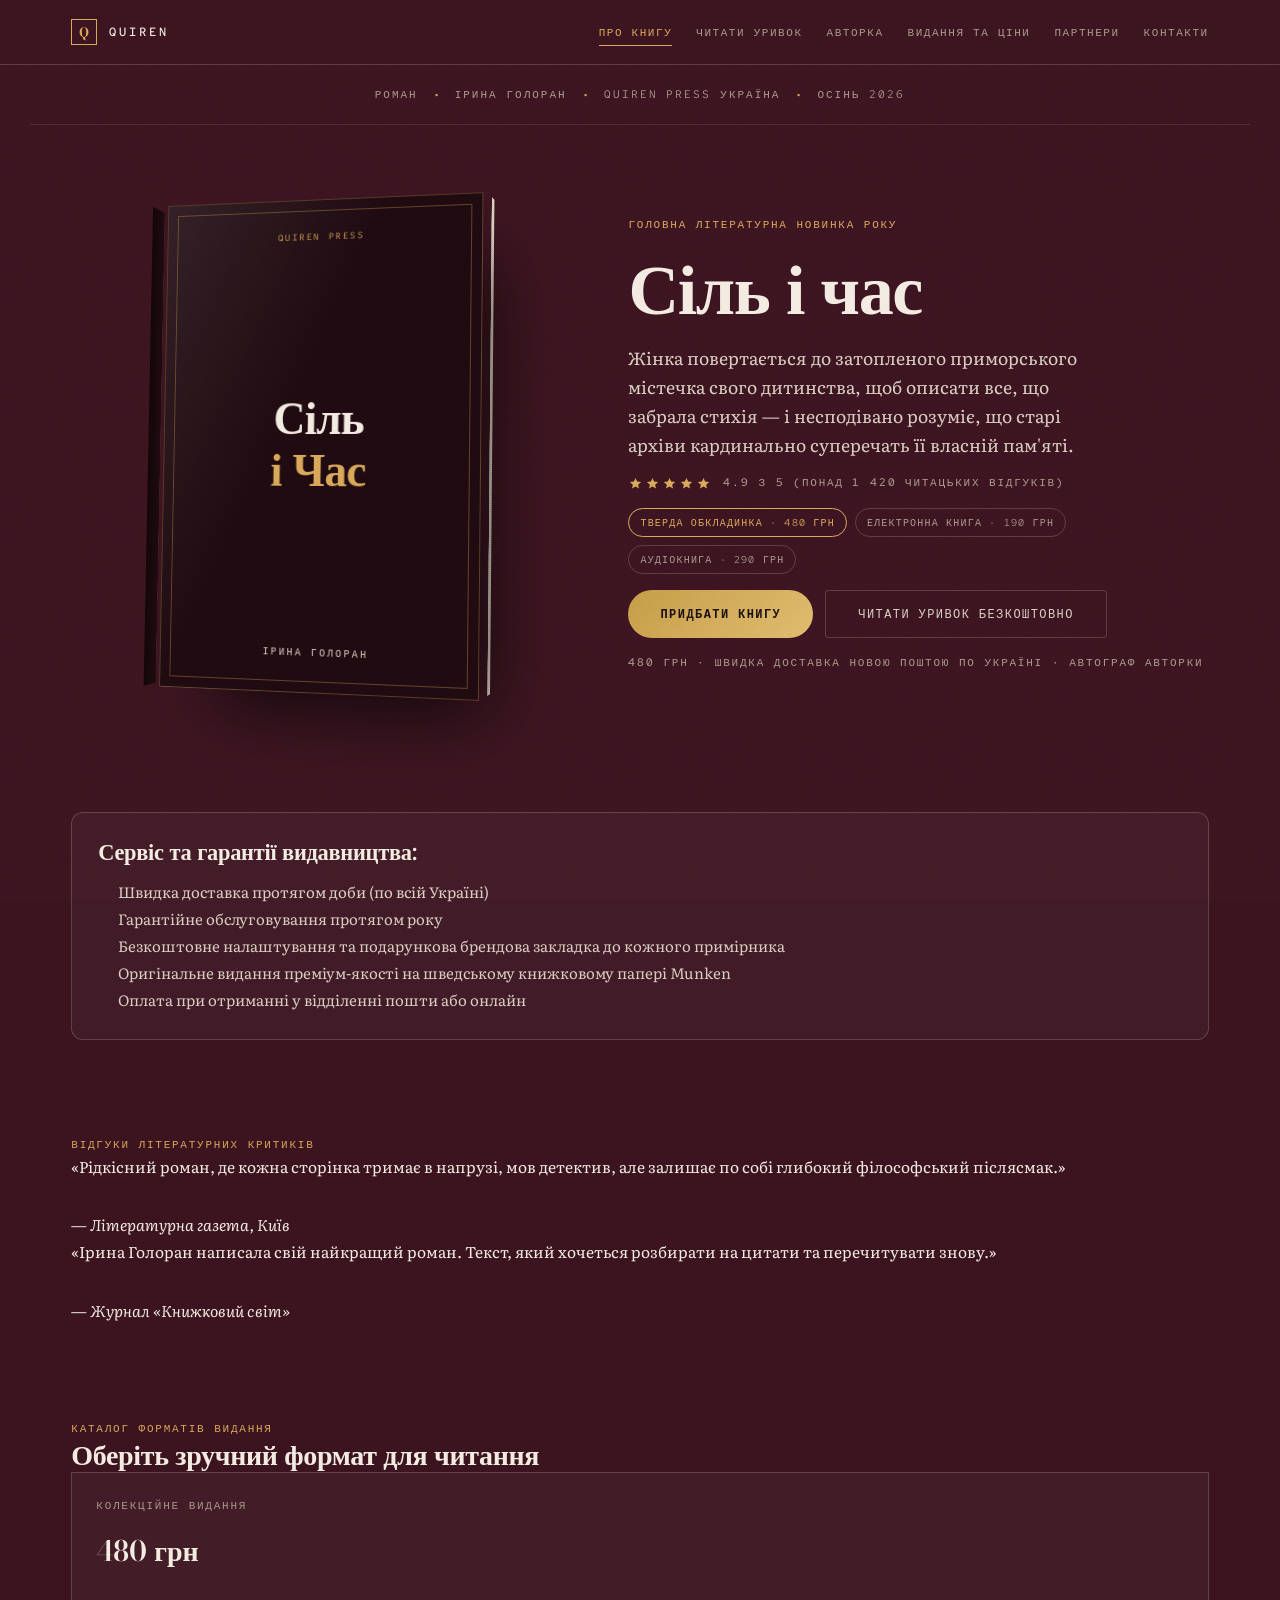
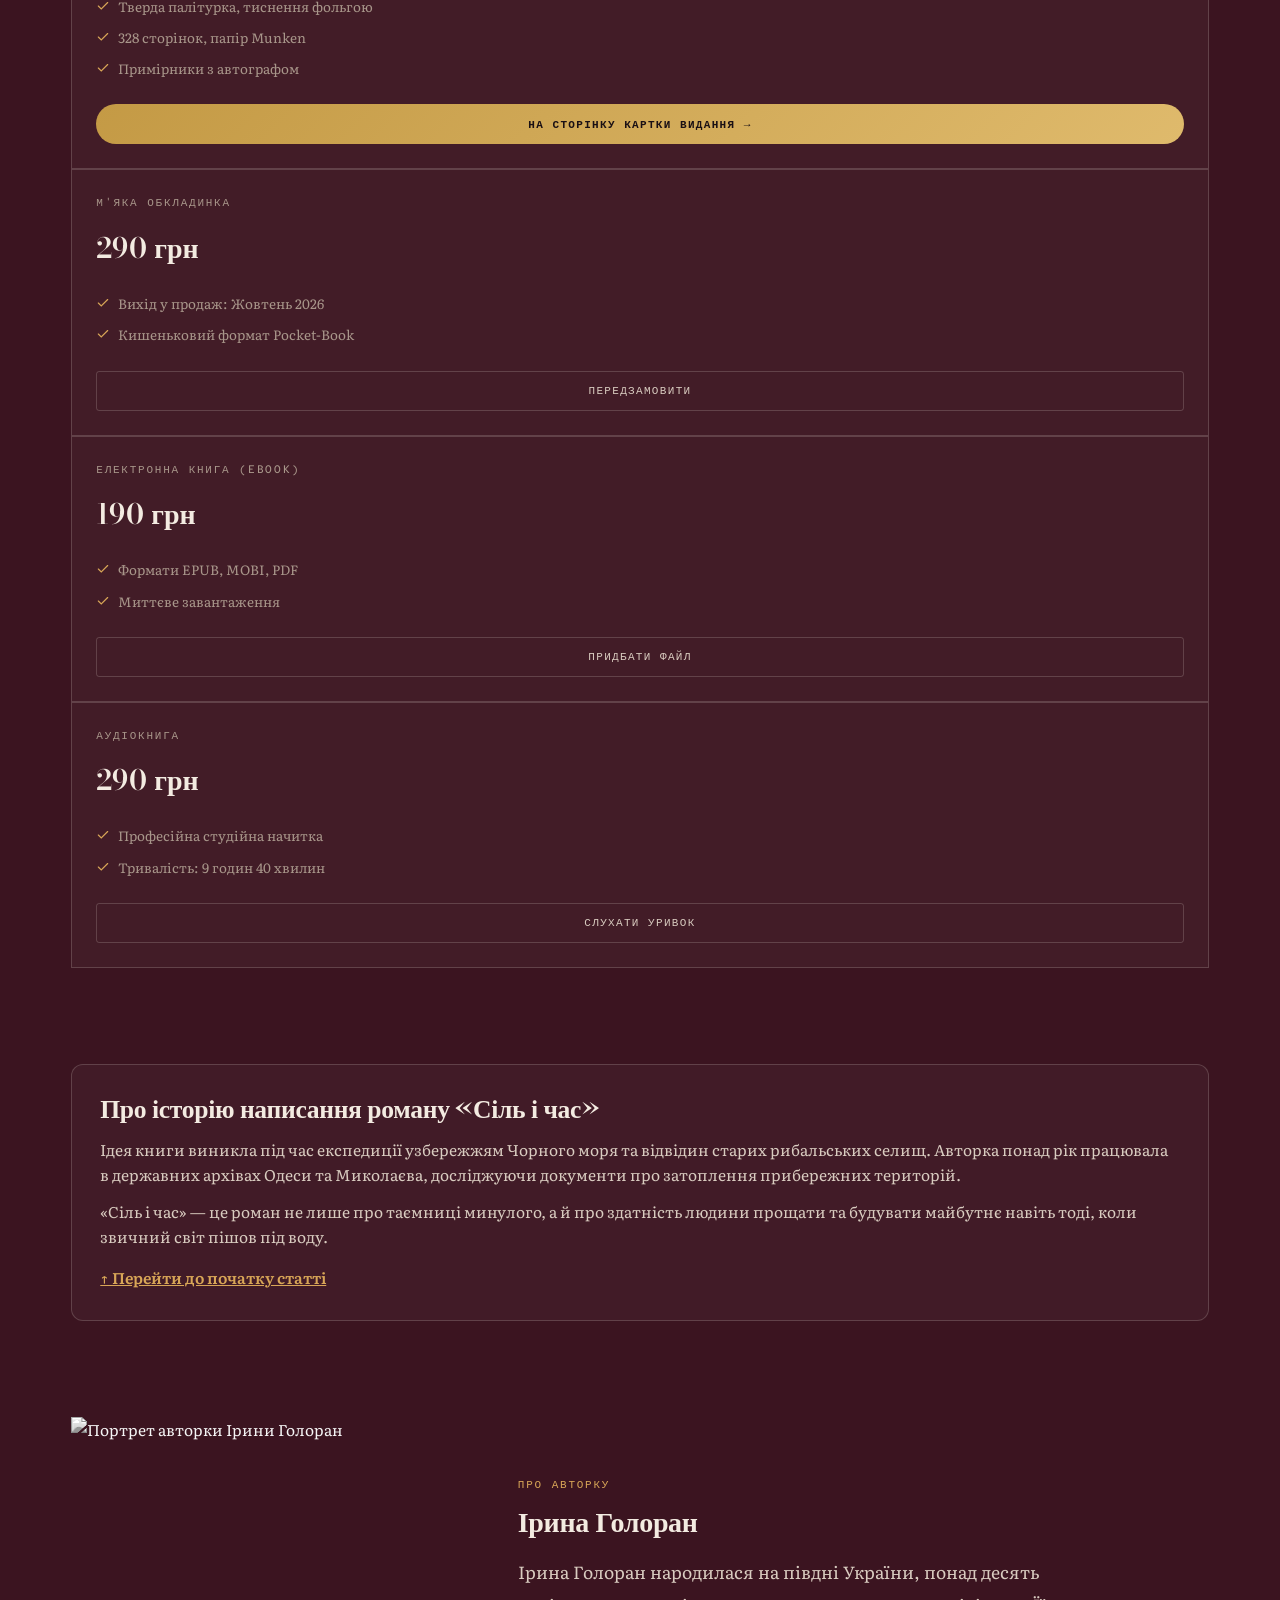
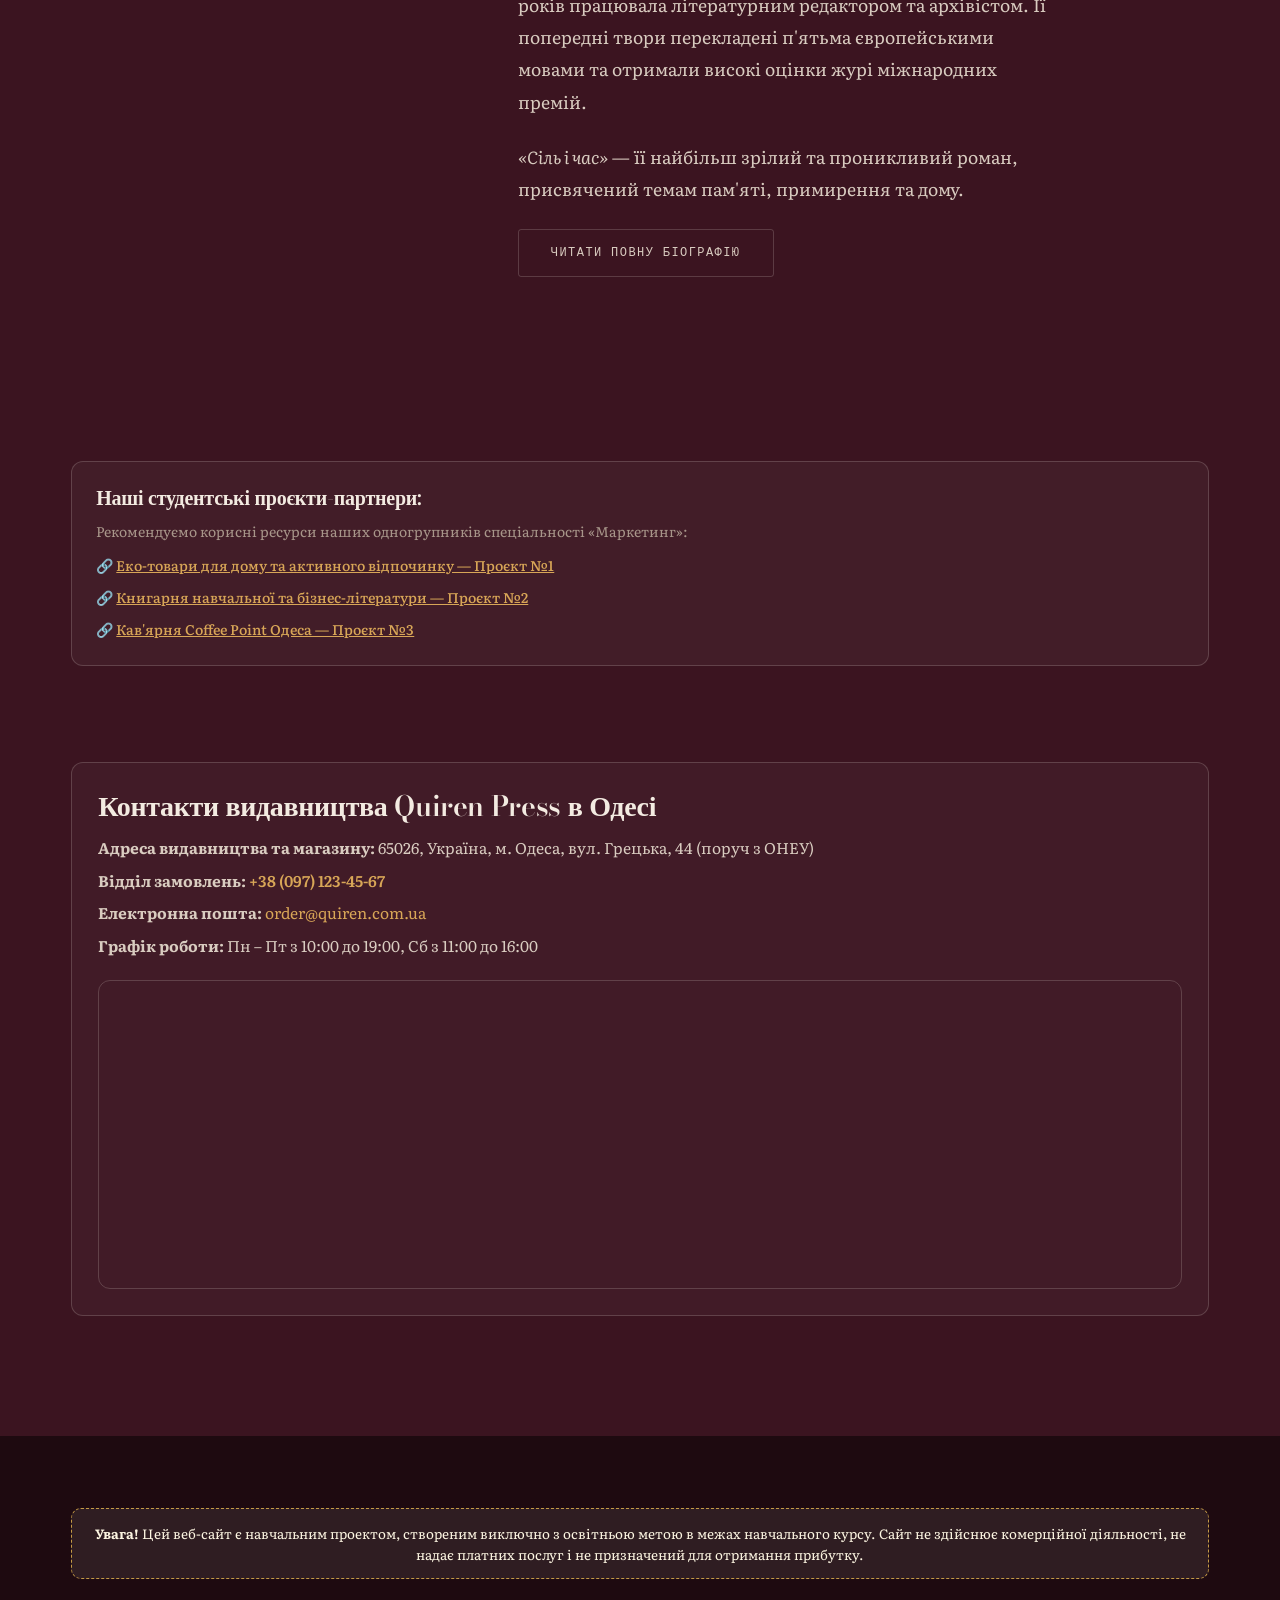
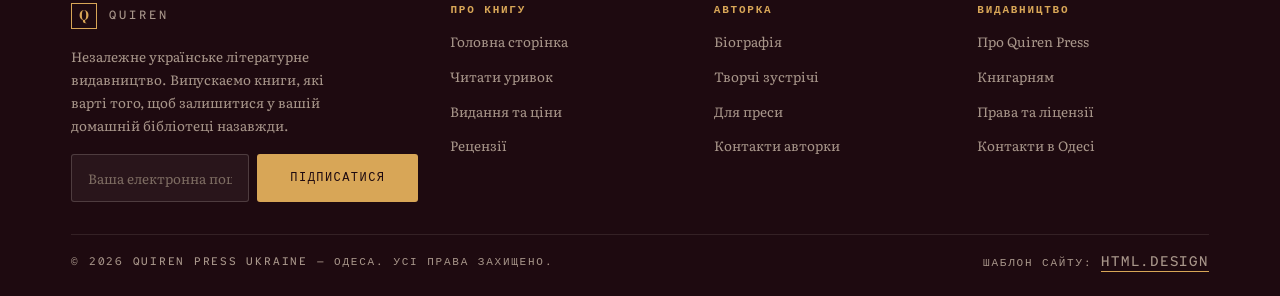
==== commit 5abac813: "Update index.html" ====
--- a/index.html
+++ b/index.html
@@ -1,339 +1,339 @@
-<!DOCTYPE html>
-<html lang="uk">
-<head>
-<!-- 1. Google tag (gtag.js) — Google Analytics за методичкою -->
-<script async src="https://www.googletagmanager.com/gtag/js?id=G-MWG1W5J6RW"></script>
-<script>
-  window.dataLayer = window.dataLayer || [];
-  function gtag(){dataLayer.push(arguments);}
-  gtag('js', new Date());
-  gtag('config', 'G-MWG1W5J6RW');
-</script>
-
-<!-- 2. Microsoft Clarity — для аналізу поведінки та теплових карт кліків -->
-<script type="text/javascript">
-    (function(c,l,a,r,i,t,y){
-        c[a]=c[a]||function(){(c[a].q=c[a].q||[]).push(arguments)};
-        t=l.createElement(r);t.async=1;t.src="https://www.clarity.ms/tag/"+i;
-        y=l.getElementsByTagName(r)[0];y.parentNode.insertBefore(t,y);
-    })(window, document, "clarity", "script", "pxyz123456");
-</script>
-
-<meta charset="utf-8" />
-<meta name="viewport" content="width=device-width, initial-scale=1" />
-
-<!-- SEO-метатеги з семантичного ядра -->
-<title>«Сіль і час» — роман-бестселер Ірини Голоран | Quiren Press Україна</title>
-<meta name="description" content="Офіційний сайт-лендінг роману «Сіль і час» Ірини Голоран від видавництва Quiren Press Україна. Замовлення друкованого видання, електронної та аудіокниги онлайн." />
-<meta name="keywords" content="купити книгу Сіль і час, Ірина Голоран, сучасна українська література, бестселер, Quiren Press Україна, книгарня Одеса" />
-
-<link rel="preconnect" href="https://fonts.googleapis.com" />
-<link rel="preconnect" href="https://fonts.gstatic.com" crossorigin />
-<link href="https://fonts.googleapis.com/css2?family=Bodoni+Moda:opsz,wght@6..96,600;6..96,700&family=Literata:ital,wght@0,400;0,500;0,600;1,400&family=Red+Hat+Mono:wght@400;500&display=swap" rel="stylesheet" />
-<link rel="preconnect" href="https://images.unsplash.com" crossorigin />
-
-<link rel="stylesheet" href="assets/css/tokens.css" />
-<link rel="stylesheet" href="assets/css/book.css" />
-</head>
-<body>
-
-<header class="masthead">
-  <div class="wrap masthead__inner">
-    <a class="imprint" href="index.html" aria-label="Quiren Press — головна">
-      <span class="imprint__mark" aria-hidden="true">Q</span>
-      <span class="imprint__word">Quiren</span>
-    </a>
-
-    <nav class="booknav" aria-label="Головне меню" data-open="false">
-      <a href="index.html" aria-current="page">Про книгу</a>
-      <a href="excerpt.html">Читати уривок</a>
-      <a href="author.html">Авторка</a>
-      <a href="editions.html">Видання та ціни</a>
-      <a href="#partners">Партнери</a>
-      <a href="#contacts">Контакти</a>
-    </nav>
-
-    <button class="btn btn--icon burger" type="button" aria-expanded="false" aria-label="Меню">
-      <svg viewBox="0 0 24 24" fill="none" stroke="currentColor" stroke-width="1.8" stroke-linecap="round" aria-hidden="true"><path d="M4 7h16M4 12h16M4 17h16"/></svg>
-    </button>
-  </div>
-</header>
-
-<main>
-  <!-- Титульна смуга видання -->
-  <div class="wrap colophon">
-    <span>Роман</span><i>·</i><span>Ірина Голоран</span><i>·</i><span>Quiren Press Україна</span><i>·</i><span>Осінь 2026</span>
-  </div>
-
-  <section class="wrap section--tight">
-    <div class="hero">
-      <!-- 3D обкладинка книги (CSS) -->
-      <div class="jacket-stage" data-reveal>
-        <div class="jacket">
-          <div class="jacket__spine" aria-hidden="true"></div>
-          <div class="jacket__pages" aria-hidden="true"></div>
-          <div class="jacket__front">
-            <p class="jacket__imprint">Quiren Press</p>
-            <h1 class="jacket__title">Сіль<em>і Час</em></h1>
-            <p class="jacket__author">Ірина Голоран</p>
-          </div>
-        </div>
-      </div>
-
-      <div class="hero__meta">
-        <p class="label">Головна літературна новинка року</p>
-        <h2 class="title-mega">Сіль і час</h2>
-        <p class="lede">
-          Жінка повертається до затопленого приморського містечка свого дитинства, щоб описати все, що забрала стихія — і несподівано розуміє, що старі архіви кардинально суперечать її власній пам'яті.
-        </p>
-
-        <div class="starline">
-          <span class="stars" aria-hidden="true">
-            <svg viewBox="0 0 24 24"><path d="m12 3 2.6 5.9 6.4.6-4.8 4.3 1.4 6.3L12 16.9 6.4 20.1l1.4-6.3L3 9.5l6.4-.6Z"/></svg>
-            <svg viewBox="0 0 24 24"><path d="m12 3 2.6 5.9 6.4.6-4.8 4.3 1.4 6.3L12 16.9 6.4 20.1l1.4-6.3L3 9.5l6.4-.6Z"/></svg>
-            <svg viewBox="0 0 24 24"><path d="m12 3 2.6 5.9 6.4.6-4.8 4.3 1.4 6.3L12 16.9 6.4 20.1l1.4-6.3L3 9.5l6.4-.6Z"/></svg>
-            <svg viewBox="0 0 24 24"><path d="m12 3 2.6 5.9 6.4.6-4.8 4.3 1.4 6.3L12 16.9 6.4 20.1l1.4-6.3L3 9.5l6.4-.6Z"/></svg>
-            <svg viewBox="0 0 24 24"><path d="m12 3 2.6 5.9 6.4.6-4.8 4.3 1.4 6.3L12 16.9 6.4 20.1l1.4-6.3L3 9.5l6.4-.6Z"/></svg>
-          </span>
-          <span class="label label--quiet">4.9 з 5 (понад 1 420 читацьких відгуків)</span>
-        </div>
-
-        <div class="formatchips" role="group" aria-label="Оберіть формат">
-          <button class="formatchip formatchip--on" type="button" data-format="hardback" data-price="480 грн">Тверда обкладинка · 480 грн</button>
-          <button class="formatchip" type="button" data-format="ebook" data-price="190 грн">Електронна книга · 190 грн</button>
-          <button class="formatchip" type="button" data-format="audiobook" data-price="290 грн">Аудіокнига · 290 грн</button>
-        </div>
-
-        <div class="buyrow">
-          <button class="btn btn--gilt-gradient" type="button" data-format-buy data-toast="Дякуємо! Товар додано у форму швидкого замовлення">Придбати книгу</button>
-          <a class="btn btn--ghost" href="excerpt.html">Читати уривок безкоштовно</a>
-        </div>
-        <p class="label label--quiet">
-          <span data-format-price>480 грн</span> · Швидка доставка Новою Поштою по Україні · Автограф авторки
-        </p>
-      </div>
-    </div>
-  </section>
-
-  <!-- Блок переваг та гарантій за методичкою (стор. 7) -->
-  <section class="wrap section--tight">
-    <div style="background: rgba(255,255,255,0.03); border: 1px solid var(--rule); border-radius: 12px; padding: 26px;">
-      <h3 style="font-family: var(--font-display); font-size: 1.4rem; color: var(--bone); margin-bottom: 12px;">Сервіс та гарантії видавництва:</h3>
-      <!-- Обов'язкова конструкція списку ul li за методичкою -->
-      <ul style="padding-left: 20px; line-height: 1.8; color: var(--bone-2); font-size: 15px;">
-        <li>Швидка доставка протягом доби (по всій Україні)</li>
-        <li>Гарантійне обслуговування протягом року</li>
-        <li>Безкоштовне налаштування та подарункова брендова закладка до кожного примірника</li>
-        <li>Оригінальне видання преміум-якості на шведському книжковому папері Munken</li>
-        <li>Оплата при отриманні у відділенні пошти або онлайн</li>
-      </ul>
-    </div>
-  </section>
-
-  <!-- Відгуки критиків -->
-  <section class="wrap section--tight" aria-labelledby="praise-h">
-    <p class="label" id="praise-h">Відгуки літературних критиків</p>
-    <div class="praises">
-      <blockquote class="praise" data-reveal>
-        <p>«Рідкісний роман, де кожна сторінка тримає в напрузі, мов детектив, але залишає по собі глибокий філософський післясмак.»</p>
-        <cite>— Літературна газета, Київ</cite>
-      </blockquote>
-      <blockquote class="praise" data-reveal>
-        <p>«Ірина Голоран написала свій найкращий роман. Текст, який хочеться розбирати на цитати та перечитувати знову.»</p>
-        <cite>— Журнал «Книжковий світ»</cite>
-      </blockquote>
-    </div>
-  </section>
-
-  <!-- Каталог видань книги (Editions) -->
-  <section class="wrap section--tight" id="editions" aria-labelledby="ed-h">
-    <div class="shead">
-      <p class="label" id="ed-h">Каталог форматів видання</p>
-      <h2>Оберіть зручний формат для читання</h2>
-    </div>
-    <div class="editions">
-      <article class="edition">
-        <p class="label label--quiet">Колекційне видання</p>
-        <p class="edition__price">480 грн</p>
-        <ul class="edition__spec">
-          <li><svg viewBox="0 0 24 24" fill="none" stroke="currentColor" stroke-width="2" stroke-linecap="round" aria-hidden="true"><path d="m20 6-11 11-5-5"/></svg>Тверда палітурка, тиснення фольгою</li>
-          <li><svg viewBox="0 0 24 24" fill="none" stroke="currentColor" stroke-width="2" stroke-linecap="round" aria-hidden="true"><path d="m20 6-11 11-5-5"/></svg>328 сторінок, папір Munken</li>
-          <li><svg viewBox="0 0 24 24" fill="none" stroke="currentColor" stroke-width="2" stroke-linecap="round" aria-hidden="true"><path d="m20 6-11 11-5-5"/></svg>Примірники з автографом</li>
-        </ul>
-        <a class="btn btn--gilt-gradient btn--sm" href="editions.html" style="margin-top:var(--s-3)">На сторінку картки видання →</a>
-      </article>
-
-      <article class="edition">
-        <p class="label label--quiet">М'яка обкладинка</p>
-        <p class="edition__price">290 грн</p>
-        <ul class="edition__spec">
-          <li><svg viewBox="0 0 24 24" fill="none" stroke="currentColor" stroke-width="2" stroke-linecap="round" aria-hidden="true"><path d="m20 6-11 11-5-5"/></svg>Вихід у продаж: Жовтень 2026</li>
-          <li><svg viewBox="0 0 24 24" fill="none" stroke="currentColor" stroke-width="2" stroke-linecap="round" aria-hidden="true"><path d="m20 6-11 11-5-5"/></svg>Кишеньковий формат Pocket-Book</li>
-        </ul>
-        <a class="btn btn--ghost btn--sm" href="editions.html" style="margin-top:var(--s-3)">Передзамовити</a>
-      </article>
-
-      <article class="edition">
-        <p class="label label--quiet">Електронна книга (Ebook)</p>
-        <p class="edition__price">190 грн</p>
-        <ul class="edition__spec">
-          <li><svg viewBox="0 0 24 24" fill="none" stroke="currentColor" stroke-width="2" stroke-linecap="round" aria-hidden="true"><path d="m20 6-11 11-5-5"/></svg>Формати EPUB, MOBI, PDF</li>
-          <li><svg viewBox="0 0 24 24" fill="none" stroke="currentColor" stroke-width="2" stroke-linecap="round" aria-hidden="true"><path d="m20 6-11 11-5-5"/></svg>Миттєве завантаження</li>
-        </ul>
-        <a class="btn btn--ghost btn--sm" href="editions.html" style="margin-top:var(--s-3)">Придбати файл</a>
-      </article>
-
-      <article class="edition">
-        <p class="label label--quiet">Аудіокнига</p>
-        <p class="edition__price">290 грн</p>
-        <ul class="edition__spec">
-          <li><svg viewBox="0 0 24 24" fill="none" stroke="currentColor" stroke-width="2" stroke-linecap="round" aria-hidden="true"><path d="m20 6-11 11-5-5"/></svg>Професійна студійна начитка</li>
-          <li><svg viewBox="0 0 24 24" fill="none" stroke="currentColor" stroke-width="2" stroke-linecap="round" aria-hidden="true"><path d="m20 6-11 11-5-5"/></svg>Тривалість: 9 годин 40 хвилин</li>
-        </ul>
-        <a class="btn btn--ghost btn--sm" href="editions.html" style="margin-top:var(--s-3)">Слухати уривок</a>
-      </article>
-    </div>
-  </section>
-
-  <!-- Стаття з відносним якірним посиланням id="start" (стор. 7 методички) -->
-  <section class="wrap section--tight" id="article">
-    <div style="background: rgba(255,255,255,0.03); border: 1px solid var(--rule); border-radius: 12px; padding: 28px;">
-      <h2 style="font-family: var(--font-display); font-size: 1.6rem; color: var(--bone); margin-bottom: 14px;">
-        <a id="start" style="color: var(--bone);">Про історію написання роману «Сіль і час»</a>
-      </h2>
-      <p style="margin-bottom: 12px; color: var(--bone-2); line-height: 1.6;">
-        Ідея книги виникла під час експедиції узбережжям Чорного моря та відвідин старих рибальських селищ. Авторка понад рік працювала в державних архівах Одеси та Миколаєва, досліджуючи документи про затоплення прибережних територій.
-      </p>
-      <p style="margin-bottom: 16px; color: var(--bone-2); line-height: 1.6;">
-        «Сіль і час» — це роман не лише про таємниці минулого, а й про здатність людини прощати та будувати майбутнє навіть тоді, коли звичний світ пішов під воду.
-      </p>
-      <p>
-        <a href="#start" style="color: var(--gilt); font-weight: 600; text-decoration: underline;">↑ Перейти до початку статті</a>
-      </p>
-    </div>
-  </section>
-
-  <!-- Блок авторки -->
-  <section class="wrap section--tight" aria-labelledby="au-h">
-    <div class="author" data-reveal>
-      <img src="https://thumb.wikimedia.org/wikipedia/commons/thumb/4/47/Iryna_Horina_2.jpg/250px-Iryna_Horina_2.jpg?utm_source=uk.wikipedia.org&utm_campaign=parser&utm_content=thumbnail"
-           alt="Портрет авторки Ірини Голоран" width="700" height="875" loading="lazy" decoding="async" />
-      <div>
-        <p class="label" id="au-h">Про авторку</p>
-        <h2 style="margin:var(--s-3) 0 var(--s-4)">Ірина Голоран</h2>
-        <div class="prose measure">
-          <p>
-            Ірина Голоран народилася на півдні України, понад десять років працювала літературним редактором та архівістом. Її попередні твори перекладені п'ятьма європейськими мовами та отримали високі оцінки журі міжнародних премій.
-          </p>
-          <p>
-            <em>«Сіль і час»</em> — її найбільш зрілий та проникливий роман, присвячений темам пам'яті, примирення та дому.
-          </p>
-        </div>
-        <a class="btn btn--ghost" href="author.html" style="margin-top:var(--s-5)">Читати повну біографію</a>
-      </div>
-    </div>
-  </section>
-
-  <!-- Студентські проєкти-партнери (Вимога Word документа: 2-3 посилання) -->
-  <section class="wrap section--tight" id="partners">
-    <div class="student-partners-box">
-      <h3>Наші студентські проєкти-партнери:</h3>
-      <p style="font-size: 14px; color: var(--bone-3);">Рекомендуємо корисні ресурси наших одногрупників спеціальності «Маркетинг»:</p>
-      <ul class="student-partners-list">
-        <li>🔗 <a href="https://student-eco-shop.github.io/" target="_blank" rel="noopener">Еко-товари для дому та активного відпочинку — Проєкт №1</a></li>
-        <li>🔗 <a href="https://student-book-store.github.io/" target="_blank" rel="noopener">Книгарня навчальної та бізнес-літератури — Проєкт №2</a></li>
-        <li>🔗 <a href="https://student-coffee-point.github.io/" target="_blank" rel="noopener">Кав'ярня Coffee Point Одеса — Проєкт №3</a></li>
-      </ul>
-    </div>
-  </section>
-
-  <!-- Контакти видавництва та карта (стор. 6 методички) -->
-  <section class="wrap section--tight" id="contacts">
-    <div style="background: rgba(255,255,255,0.03); border: 1px solid var(--rule); border-radius: 12px; padding: 26px;">
-      <h2 style="font-family: var(--font-display); color: var(--bone); margin-bottom: 12px;">Контакти видавництва Quiren Press в Одесі</h2>
-      <p style="color: var(--bone-2); margin-bottom: 6px;"><b>Адреса видавництва та магазину:</b> 65026, Україна, м. Одеса, вул. Грецька, 44 (поруч з ОНЕУ)</p>
-      <p style="color: var(--bone-2); margin-bottom: 6px;"><b>Відділ замовлень:</b> <a href="tel:+380971234567" style="color:var(--gilt); font-weight:600;">+38 (097) 123-45-67</a></p>
-      <p style="color: var(--bone-2); margin-bottom: 6px;"><b>Електронна пошта:</b> <a href="mailto:order@quiren.com.ua" style="color:var(--gilt);">order@quiren.com.ua</a></p>
-      <p style="color: var(--bone-2); margin-bottom: 14px;"><b>Графік роботи:</b> Пн – Пт з 10:00 до 19:00, Сб з 11:00 до 16:00</p>
-
-      <div class="map-container">
-        <iframe
-          title="Розташування видавництва Quiren Press в Одесі"
-          src="https://www.google.com/maps/embed?pb=!1m18!1m12!1m3!1d2747.34565886528!2d30.7345258!3d46.4814495!2m3!1f0!2f0!3f0!3m2!1i1024!2i768!4f13.1!3m3!1m2!1s0x40c631985b77c261%3A0x608a6c5d0b1a4093!2z0LLRg9C70LjRhtGPINCT0YDQtdGG0YzQutCwLCA0NCwg0J7QtNC10YHQsCwg0J7QtNC10YHRjNC60LAg0L7QsdC70LDRgdGC0YwsIDY1MDAw!5e0!3m2!1suk!2sua!4v1710000000000!5m2!1suk!2sua"
-          width="100%"
-          height="300"
-          style="border:0;"
-          allowfullscreen=""
-          loading="lazy">
-        </iframe>
-      </div>
-    </div>
-  </section>
-</main>
-
-<footer class="foot">
-  <div class="wrap">
-    <!-- ОБОВ'ЯЗКОВИЙ НАДПИС ЗА РЕГЛАМЕНТОМ ОЦІНЮВАННЯ (ДОСЛІВНО): -->
-    <div class="educational-notice">
-      <strong>Увага!</strong> Цей веб-сайт є навчальним проектом, створеним виключно з освітньою метою в межах навчального курсу. Сайт не здійснює комерційної діяльності, не надає платних послуг і не призначений для отримання прибутку.
-    </div>
-
-    <div class="foot__grid">
-      <div>
-        <a class="imprint" href="index.html" style="margin-bottom:var(--s-4)">
-          <span class="imprint__mark" aria-hidden="true">Q</span>
-          <span class="imprint__word">Quiren</span>
-        </a>
-        <p class="muted" style="font-size:var(--text-sm);max-width:34ch;margin-bottom:var(--s-4)">
-          Незалежне українське літературне видавництво. Випускаємо книги, які варті того, щоб залишитися у вашій домашній бібліотеці назавжди.
-        </p>
-        <form class="newsletter" data-demo-form="Дякуємо! Ви успішно підписалися на новини видавництва">
-          <label class="sr-only" for="nl">Ваш email</label>
-          <input class="input" id="nl" type="email" placeholder="Ваша електронна пошта" required />
-          <button class="btn btn--gilt" type="submit">Підписатися</button>
-        </form>
-      </div>
-
-      <div>
-        <h3>Про книгу</h3>
-        <ul>
-          <li><a href="index.html">Головна сторінка</a></li>
-          <li><a href="excerpt.html">Читати уривок</a></li>
-          <li><a href="editions.html">Видання та ціни</a></li>
-          <li><a href="press.html">Рецензії</a></li>
-        </ul>
-      </div>
-
-      <div>
-        <h3>Авторка</h3>
-        <ul>
-          <li><a href="author.html">Біографія</a></li>
-          <li><a href="press.html">Творчі зустрічі</a></li>
-          <li><a href="press.html">Для преси</a></li>
-          <li><a href="author.html">Контакти авторки</a></li>
-        </ul>
-      </div>
-
-      <div>
-        <h3>Видавництво</h3>
-        <ul>
-          <li><a href="author.html">Про Quiren Press</a></li>
-          <li><a href="editions.html">Книгарням</a></li>
-          <li><a href="editions.html">Права та ліцензії</a></li>
-          <li><a href="#contacts">Контакти в Одесі</a></li>
-        </ul>
-      </div>
-    </div>
-
-    <div class="foot__bottom">
-      <p class="label label--quiet">© 2026 Quiren Press Ukraine — Одеса. Усі права захищено.</p>
-      <p class="label label--quiet">Шаблон сайту: <a href="https://html.design/" class="tlink" target="_blank" rel="noopener">html.design</a></p>
-    </div>
-  </div>
-</footer>
-
-<div class="toasts" aria-live="polite"></div>
-<script src="assets/js/main.js" defer></script>
-</body>
-</html>
-
+<!DOCTYPE html>
+<html lang="uk">
+<head>
+<!-- 1. Google tag (gtag.js) — Google Analytics за методичкою -->
+<script async src="https://www.googletagmanager.com/gtag/js?id=G-MWG1W5J6RW"></script>
+<script>
+  window.dataLayer = window.dataLayer || [];
+  function gtag(){dataLayer.push(arguments);}
+  gtag('js', new Date());
+  gtag('config', 'G-MWG1W5J6RW');
+</script>
+
+<!-- 2. Microsoft Clarity — для аналізу поведінки та теплових карт кліків -->
+<script type="text/javascript">
+    (function(c,l,a,r,i,t,y){
+        c[a]=c[a]||function(){(c[a].q=c[a].q||[]).push(arguments)};
+        t=l.createElement(r);t.async=1;t.src="https://www.clarity.ms/tag/"+i;
+        y=l.getElementsByTagName(r)[0];y.parentNode.insertBefore(t,y);
+    })(window, document, "clarity", "script", "pxyz123456");
+</script>
+
+<meta charset="utf-8" />
+<meta name="viewport" content="width=device-width, initial-scale=1" />
+
+<!-- SEO-метатеги з семантичного ядра -->
+<title>«Сіль і час» — роман-бестселер Ірини Голоран | Quiren Press Україна</title>
+<meta name="description" content="Офіційний сайт-лендінг роману «Сіль і час» Ірини Голоран від видавництва Quiren Press Україна. Замовлення друкованого видання, електронної та аудіокниги онлайн." />
+<meta name="keywords" content="купити книгу Сіль і час, Ірина Голоран, сучасна українська література, бестселер, Quiren Press Україна, книгарня Одеса" />
+
+<link rel="preconnect" href="https://fonts.googleapis.com" />
+<link rel="preconnect" href="https://fonts.gstatic.com" crossorigin />
+<link href="https://fonts.googleapis.com/css2?family=Bodoni+Moda:opsz,wght@6..96,600;6..96,700&family=Literata:ital,wght@0,400;0,500;0,600;1,400&family=Red+Hat+Mono:wght@400;500&display=swap" rel="stylesheet" />
+<link rel="preconnect" href="https://images.unsplash.com" crossorigin />
+
+<link rel="stylesheet" href="assets/css/tokens.css" />
+<link rel="stylesheet" href="assets/css/book.css" />
+</head>
+<body>
+
+<header class="masthead">
+  <div class="wrap masthead__inner">
+    <a class="imprint" href="index.html" aria-label="Quiren Press — головна">
+      <span class="imprint__mark" aria-hidden="true">Q</span>
+      <span class="imprint__word">Quiren</span>
+    </a>
+
+    <nav class="booknav" aria-label="Головне меню" data-open="false">
+      <a href="index.html" aria-current="page">Про книгу</a>
+      <a href="excerpt.html">Читати уривок</a>
+      <a href="author.html">Авторка</a>
+      <a href="editions.html">Видання та ціни</a>
+      <a href="#partners">Партнери</a>
+      <a href="#contacts">Контакти</a>
+    </nav>
+
+    <button class="btn btn--icon burger" type="button" aria-expanded="false" aria-label="Меню">
+      <svg viewBox="0 0 24 24" fill="none" stroke="currentColor" stroke-width="1.8" stroke-linecap="round" aria-hidden="true"><path d="M4 7h16M4 12h16M4 17h16"/></svg>
+    </button>
+  </div>
+</header>
+
+<main>
+  <!-- Титульна смуга видання -->
+  <div class="wrap colophon">
+    <span>Роман</span><i>·</i><span>Ірина Голоран</span><i>·</i><span>Quiren Press Україна</span><i>·</i><span>Осінь 2026</span>
+  </div>
+
+  <section class="wrap section--tight">
+    <div class="hero">
+      <!-- 3D обкладинка книги (CSS) -->
+      <div class="jacket-stage" data-reveal>
+        <div class="jacket">
+          <div class="jacket__spine" aria-hidden="true"></div>
+          <div class="jacket__pages" aria-hidden="true"></div>
+          <div class="jacket__front">
+            <p class="jacket__imprint">Quiren Press</p>
+            <h1 class="jacket__title">Сіль<em>і Час</em></h1>
+            <p class="jacket__author">Ірина Голоран</p>
+          </div>
+        </div>
+      </div>
+
+      <div class="hero__meta">
+        <p class="label">Головна літературна новинка року</p>
+        <h2 class="title-mega">Сіль і час</h2>
+        <p class="lede">
+          Жінка повертається до затопленого приморського містечка свого дитинства, щоб описати все, що забрала стихія — і несподівано розуміє, що старі архіви кардинально суперечать її власній пам'яті.
+        </p>
+
+        <div class="starline">
+          <span class="stars" aria-hidden="true">
+            <svg viewBox="0 0 24 24"><path d="m12 3 2.6 5.9 6.4.6-4.8 4.3 1.4 6.3L12 16.9 6.4 20.1l1.4-6.3L3 9.5l6.4-.6Z"/></svg>
+            <svg viewBox="0 0 24 24"><path d="m12 3 2.6 5.9 6.4.6-4.8 4.3 1.4 6.3L12 16.9 6.4 20.1l1.4-6.3L3 9.5l6.4-.6Z"/></svg>
+            <svg viewBox="0 0 24 24"><path d="m12 3 2.6 5.9 6.4.6-4.8 4.3 1.4 6.3L12 16.9 6.4 20.1l1.4-6.3L3 9.5l6.4-.6Z"/></svg>
+            <svg viewBox="0 0 24 24"><path d="m12 3 2.6 5.9 6.4.6-4.8 4.3 1.4 6.3L12 16.9 6.4 20.1l1.4-6.3L3 9.5l6.4-.6Z"/></svg>
+            <svg viewBox="0 0 24 24"><path d="m12 3 2.6 5.9 6.4.6-4.8 4.3 1.4 6.3L12 16.9 6.4 20.1l1.4-6.3L3 9.5l6.4-.6Z"/></svg>
+          </span>
+          <span class="label label--quiet">4.9 з 5 (понад 1 420 читацьких відгуків)</span>
+        </div>
+
+        <div class="formatchips" role="group" aria-label="Оберіть формат">
+          <button class="formatchip formatchip--on" type="button" data-format="hardback" data-price="480 грн">Тверда обкладинка · 480 грн</button>
+          <button class="formatchip" type="button" data-format="ebook" data-price="190 грн">Електронна книга · 190 грн</button>
+          <button class="formatchip" type="button" data-format="audiobook" data-price="290 грн">Аудіокнига · 290 грн</button>
+        </div>
+
+        <div class="buyrow">
+          <button class="btn btn--gilt-gradient" type="button" data-format-buy data-toast="Дякуємо! Товар додано у форму швидкого замовлення">Придбати книгу</button>
+          <a class="btn btn--ghost" href="excerpt.html">Читати уривок безкоштовно</a>
+        </div>
+        <p class="label label--quiet">
+          <span data-format-price>480 грн</span> · Швидка доставка Новою Поштою по Україні · Автограф авторки
+        </p>
+      </div>
+    </div>
+  </section>
+
+  <!-- Блок переваг та гарантій за методичкою (стор. 7) -->
+  <section class="wrap section--tight">
+    <div style="background: rgba(255,255,255,0.03); border: 1px solid var(--rule); border-radius: 12px; padding: 26px;">
+      <h3 style="font-family: var(--font-display); font-size: 1.4rem; color: var(--bone); margin-bottom: 12px;">Сервіс та гарантії видавництва:</h3>
+      <!-- Обов'язкова конструкція списку ul li за методичкою -->
+      <ul style="padding-left: 20px; line-height: 1.8; color: var(--bone-2); font-size: 15px;">
+        <li>Швидка доставка протягом доби (по всій Україні)</li>
+        <li>Гарантійне обслуговування протягом року</li>
+        <li>Безкоштовне налаштування та подарункова брендова закладка до кожного примірника</li>
+        <li>Оригінальне видання преміум-якості на шведському книжковому папері Munken</li>
+        <li>Оплата при отриманні у відділенні пошти або онлайн</li>
+      </ul>
+    </div>
+  </section>
+
+  <!-- Відгуки критиків -->
+  <section class="wrap section--tight" aria-labelledby="praise-h">
+    <p class="label" id="praise-h">Відгуки літературних критиків</p>
+    <div class="praises">
+      <blockquote class="praise" data-reveal>
+        <p>«Рідкісний роман, де кожна сторінка тримає в напрузі, мов детектив, але залишає по собі глибокий філософський післясмак.»</p>
+        <cite>— Літературна газета, Київ</cite>
+      </blockquote>
+      <blockquote class="praise" data-reveal>
+        <p>«Ірина Голоран написала свій найкращий роман. Текст, який хочеться розбирати на цитати та перечитувати знову.»</p>
+        <cite>— Журнал «Книжковий світ»</cite>
+      </blockquote>
+    </div>
+  </section>
+
+  <!-- Каталог видань книги (Editions) -->
+  <section class="wrap section--tight" id="editions" aria-labelledby="ed-h">
+    <div class="shead">
+      <p class="label" id="ed-h">Каталог форматів видання</p>
+      <h2>Оберіть зручний формат для читання</h2>
+    </div>
+    <div class="editions">
+      <article class="edition">
+        <p class="label label--quiet">Колекційне видання</p>
+        <p class="edition__price">480 грн</p>
+        <ul class="edition__spec">
+          <li><svg viewBox="0 0 24 24" fill="none" stroke="currentColor" stroke-width="2" stroke-linecap="round" aria-hidden="true"><path d="m20 6-11 11-5-5"/></svg>Тверда палітурка, тиснення фольгою</li>
+          <li><svg viewBox="0 0 24 24" fill="none" stroke="currentColor" stroke-width="2" stroke-linecap="round" aria-hidden="true"><path d="m20 6-11 11-5-5"/></svg>328 сторінок, папір Munken</li>
+          <li><svg viewBox="0 0 24 24" fill="none" stroke="currentColor" stroke-width="2" stroke-linecap="round" aria-hidden="true"><path d="m20 6-11 11-5-5"/></svg>Примірники з автографом</li>
+        </ul>
+        <a class="btn btn--gilt-gradient btn--sm" href="editions.html" style="margin-top:var(--s-3)">На сторінку картки видання →</a>
+      </article>
+
+      <article class="edition">
+        <p class="label label--quiet">М'яка обкладинка</p>
+        <p class="edition__price">290 грн</p>
+        <ul class="edition__spec">
+          <li><svg viewBox="0 0 24 24" fill="none" stroke="currentColor" stroke-width="2" stroke-linecap="round" aria-hidden="true"><path d="m20 6-11 11-5-5"/></svg>Вихід у продаж: Жовтень 2026</li>
+          <li><svg viewBox="0 0 24 24" fill="none" stroke="currentColor" stroke-width="2" stroke-linecap="round" aria-hidden="true"><path d="m20 6-11 11-5-5"/></svg>Кишеньковий формат Pocket-Book</li>
+        </ul>
+        <a class="btn btn--ghost btn--sm" href="editions.html" style="margin-top:var(--s-3)">Передзамовити</a>
+      </article>
+
+      <article class="edition">
+        <p class="label label--quiet">Електронна книга (Ebook)</p>
+        <p class="edition__price">190 грн</p>
+        <ul class="edition__spec">
+          <li><svg viewBox="0 0 24 24" fill="none" stroke="currentColor" stroke-width="2" stroke-linecap="round" aria-hidden="true"><path d="m20 6-11 11-5-5"/></svg>Формати EPUB, MOBI, PDF</li>
+          <li><svg viewBox="0 0 24 24" fill="none" stroke="currentColor" stroke-width="2" stroke-linecap="round" aria-hidden="true"><path d="m20 6-11 11-5-5"/></svg>Миттєве завантаження</li>
+        </ul>
+        <a class="btn btn--ghost btn--sm" href="editions.html" style="margin-top:var(--s-3)">Придбати файл</a>
+      </article>
+
+      <article class="edition">
+        <p class="label label--quiet">Аудіокнига</p>
+        <p class="edition__price">290 грн</p>
+        <ul class="edition__spec">
+          <li><svg viewBox="0 0 24 24" fill="none" stroke="currentColor" stroke-width="2" stroke-linecap="round" aria-hidden="true"><path d="m20 6-11 11-5-5"/></svg>Професійна студійна начитка</li>
+          <li><svg viewBox="0 0 24 24" fill="none" stroke="currentColor" stroke-width="2" stroke-linecap="round" aria-hidden="true"><path d="m20 6-11 11-5-5"/></svg>Тривалість: 9 годин 40 хвилин</li>
+        </ul>
+        <a class="btn btn--ghost btn--sm" href="editions.html" style="margin-top:var(--s-3)">Слухати уривок</a>
+      </article>
+    </div>
+  </section>
+
+  <!-- Стаття з відносним якірним посиланням id="start" (стор. 7 методички) -->
+  <section class="wrap section--tight" id="article">
+    <div style="background: rgba(255,255,255,0.03); border: 1px solid var(--rule); border-radius: 12px; padding: 28px;">
+      <h2 style="font-family: var(--font-display); font-size: 1.6rem; color: var(--bone); margin-bottom: 14px;">
+        <a id="start" style="color: var(--bone);">Про історію написання роману «Сіль і час»</a>
+      </h2>
+      <p style="margin-bottom: 12px; color: var(--bone-2); line-height: 1.6;">
+        Ідея книги виникла під час експедиції узбережжям Чорного моря та відвідин старих рибальських селищ. Авторка понад рік працювала в державних архівах Одеси та Миколаєва, досліджуючи документи про затоплення прибережних територій.
+      </p>
+      <p style="margin-bottom: 16px; color: var(--bone-2); line-height: 1.6;">
+        «Сіль і час» — це роман не лише про таємниці минулого, а й про здатність людини прощати та будувати майбутнє навіть тоді, коли звичний світ пішов під воду.
+      </p>
+      <p>
+        <a href="#start" style="color: var(--gilt); font-weight: 600; text-decoration: underline;">↑ Перейти до початку статті</a>
+      </p>
+    </div>
+  </section>
+
+  <!-- Блок авторки -->
+  <section class="wrap section--tight" aria-labelledby="au-h">
+    <div class="author" data-reveal>
+      <img src="https://thumb.wikimedia.org/wikipedia/commons/thumb/f/fc/Irina_Mirochnik_wiki_foto.jpg/330px-Irina_Mirochnik_wiki_foto.jpg?utm_source=uk.wikipedia.org&utm_campaign=parser&utm_content=thumbnail"
+           alt="Портрет авторки Ірини Голоран" width="700" height="875" loading="lazy" decoding="async" />
+      <div>
+        <p class="label" id="au-h">Про авторку</p>
+        <h2 style="margin:var(--s-3) 0 var(--s-4)">Ірина Голоран</h2>
+        <div class="prose measure">
+          <p>
+            Ірина Голоран народилася на півдні України, понад десять років працювала літературним редактором та архівістом. Її попередні твори перекладені п'ятьма європейськими мовами та отримали високі оцінки журі міжнародних премій.
+          </p>
+          <p>
+            <em>«Сіль і час»</em> — її найбільш зрілий та проникливий роман, присвячений темам пам'яті, примирення та дому.
+          </p>
+        </div>
+        <a class="btn btn--ghost" href="author.html" style="margin-top:var(--s-5)">Читати повну біографію</a>
+      </div>
+    </div>
+  </section>
+
+  <!-- Студентські проєкти-партнери (Вимога Word документа: 2-3 посилання) -->
+  <section class="wrap section--tight" id="partners">
+    <div class="student-partners-box">
+      <h3>Наші студентські проєкти-партнери:</h3>
+      <p style="font-size: 14px; color: var(--bone-3);">Рекомендуємо корисні ресурси наших одногрупників спеціальності «Маркетинг»:</p>
+      <ul class="student-partners-list">
+        <li>🔗 <a href="https://student-eco-shop.github.io/" target="_blank" rel="noopener">Еко-товари для дому та активного відпочинку — Проєкт №1</a></li>
+        <li>🔗 <a href="https://student-book-store.github.io/" target="_blank" rel="noopener">Книгарня навчальної та бізнес-літератури — Проєкт №2</a></li>
+        <li>🔗 <a href="https://www.instagram.com/coffeepoint_radujniy/" target="_blank" rel="noopener">Кав'ярня Coffee Point Одеса — Проєкт №3</a></li>
+      </ul>
+    </div>
+  </section>
+
+  <!-- Контакти видавництва та карта (стор. 6 методички) -->
+  <section class="wrap section--tight" id="contacts">
+    <div style="background: rgba(255,255,255,0.03); border: 1px solid var(--rule); border-radius: 12px; padding: 26px;">
+      <h2 style="font-family: var(--font-display); color: var(--bone); margin-bottom: 12px;">Контакти видавництва Quiren Press в Одесі</h2>
+      <p style="color: var(--bone-2); margin-bottom: 6px;"><b>Адреса видавництва та магазину:</b> 65026, Україна, м. Одеса, вул. Грецька, 44 (поруч з ОНЕУ)</p>
+      <p style="color: var(--bone-2); margin-bottom: 6px;"><b>Відділ замовлень:</b> <a href="tel:+380971234567" style="color:var(--gilt); font-weight:600;">+38 (097) 123-45-67</a></p>
+      <p style="color: var(--bone-2); margin-bottom: 6px;"><b>Електронна пошта:</b> <a href="mailto:order@quiren.com.ua" style="color:var(--gilt);">order@quiren.com.ua</a></p>
+      <p style="color: var(--bone-2); margin-bottom: 14px;"><b>Графік роботи:</b> Пн – Пт з 10:00 до 19:00, Сб з 11:00 до 16:00</p>
+
+      <div class="map-container">
+        <iframe
+          title="Розташування видавництва Quiren Press в Одесі"
+          src="https://www.google.com/maps/embed?pb=!1m18!1m12!1m3!1d2747.34565886528!2d30.7345258!3d46.4814495!2m3!1f0!2f0!3f0!3m2!1i1024!2i768!4f13.1!3m3!1m2!1s0x40c631985b77c261%3A0x608a6c5d0b1a4093!2z0LLRg9C70LjRhtGPINCT0YDQtdGG0YzQutCwLCA0NCwg0J7QtNC10YHQsCwg0J7QtNC10YHRjNC60LAg0L7QsdC70LDRgdGC0YwsIDY1MDAw!5e0!3m2!1suk!2sua!4v1710000000000!5m2!1suk!2sua"
+          width="100%"
+          height="300"
+          style="border:0;"
+          allowfullscreen=""
+          loading="lazy">
+        </iframe>
+      </div>
+    </div>
+  </section>
+</main>
+
+<footer class="foot">
+  <div class="wrap">
+    <!-- ОБОВ'ЯЗКОВИЙ НАДПИС ЗА РЕГЛАМЕНТОМ ОЦІНЮВАННЯ (ДОСЛІВНО): -->
+    <div class="educational-notice">
+      <strong>Увага!</strong> Цей веб-сайт є навчальним проектом, створеним виключно з освітньою метою в межах навчального курсу. Сайт не здійснює комерційної діяльності, не надає платних послуг і не призначений для отримання прибутку.
+    </div>
+
+    <div class="foot__grid">
+      <div>
+        <a class="imprint" href="index.html" style="margin-bottom:var(--s-4)">
+          <span class="imprint__mark" aria-hidden="true">Q</span>
+          <span class="imprint__word">Quiren</span>
+        </a>
+        <p class="muted" style="font-size:var(--text-sm);max-width:34ch;margin-bottom:var(--s-4)">
+          Незалежне українське літературне видавництво. Випускаємо книги, які варті того, щоб залишитися у вашій домашній бібліотеці назавжди.
+        </p>
+        <form class="newsletter" data-demo-form="Дякуємо! Ви успішно підписалися на новини видавництва">
+          <label class="sr-only" for="nl">Ваш email</label>
+          <input class="input" id="nl" type="email" placeholder="Ваша електронна пошта" required />
+          <button class="btn btn--gilt" type="submit">Підписатися</button>
+        </form>
+      </div>
+
+      <div>
+        <h3>Про книгу</h3>
+        <ul>
+          <li><a href="index.html">Головна сторінка</a></li>
+          <li><a href="excerpt.html">Читати уривок</a></li>
+          <li><a href="editions.html">Видання та ціни</a></li>
+          <li><a href="press.html">Рецензії</a></li>
+        </ul>
+      </div>
+
+      <div>
+        <h3>Авторка</h3>
+        <ul>
+          <li><a href="author.html">Біографія</a></li>
+          <li><a href="press.html">Творчі зустрічі</a></li>
+          <li><a href="press.html">Для преси</a></li>
+          <li><a href="author.html">Контакти авторки</a></li>
+        </ul>
+      </div>
+
+      <div>
+        <h3>Видавництво</h3>
+        <ul>
+          <li><a href="author.html">Про Quiren Press</a></li>
+          <li><a href="editions.html">Книгарням</a></li>
+          <li><a href="editions.html">Права та ліцензії</a></li>
+          <li><a href="#contacts">Контакти в Одесі</a></li>
+        </ul>
+      </div>
+    </div>
+
+    <div class="foot__bottom">
+      <p class="label label--quiet">© 2026 Quiren Press Ukraine — Одеса. Усі права захищено.</p>
+      <p class="label label--quiet">Шаблон сайту: <a href="https://html.design/" class="tlink" target="_blank" rel="noopener">html.design</a></p>
+    </div>
+  </div>
+</footer>
+
+<div class="toasts" aria-live="polite"></div>
+<script src="assets/js/main.js" defer></script>
+</body>
+</html>
+
--- a/assets/css/tokens.css
+++ b/assets/css/tokens.css
@@ -0,0 +1,294 @@
+/* ==========================================================================
+   QUIREN — single-title book site
+   tokens.css · tokens, reset, base type, buttons, forms
+   Oxblood ground, bone type, gilt accent — a hardback jacket, not a web page.
+   ========================================================================== */
+
+:root {
+  /* ---- Oxblood ground --------------------------------------------------- */
+  --wine:    #3b1420;
+  --wine-2:  #4a1b29;
+  --wine-3:  #5c2434;
+  --ink:     #1e0a10;   /* deepest — jacket spine, footer */
+
+  /* ---- Bone type ramp --------------------------------------------------- */
+  --bone:    #f3ebe1;
+  --bone-2:  #d9ccc0;
+  --bone-3:  #a8968a;
+  --bone-4:  #7d6c62;
+
+  --rule:      rgba(243, 235, 225, 0.18);
+  --rule-soft: rgba(243, 235, 225, 0.10);
+
+  /* ---- Gilt accent ------------------------------------------------------ */
+  --gilt:      #d8a657;
+  --gilt-deep: #b8873f;
+  --gilt-wash: rgba(216, 166, 87, 0.14);
+
+  /* ---- Paper (the excerpt sets on real paper, not on the jacket) -------- */
+  --paper:     #f6f1e8;
+  --paper-2:   #ece5d9;
+  --paper-ink: #2a1a18;
+
+  /* ---- Type ------------------------------------------------------------- */
+  --font-display: "Bodoni Moda", ui-serif, Georgia, serif;
+  --font-body:    "Literata", ui-serif, Georgia, serif;
+  --font-mono:    "Red Hat Mono", ui-monospace, "SF Mono", monospace;
+
+  --text-xs:   0.75rem;
+  --text-sm:   0.8438rem;
+  --text-base: 0.9688rem;
+  --text-md:   1.0938rem;
+  --text-lg:   1.35rem;
+  --text-xl:   1.75rem;
+  --text-2xl:  clamp(1.9rem, 1.4rem + 1.9vw, 3rem);
+  /* The title on the jacket. Bodoni has thin hairlines — big, but not so big
+     the strokes disappear against the wine ground. */
+  --text-title: clamp(2.4rem, 1.5rem + 3.6vw, 5rem);
+
+  --s-1: 0.25rem;
+  --s-2: 0.5rem;
+  --s-3: 0.75rem;
+  --s-4: 1rem;
+  --s-5: 1.5rem;
+  --s-6: 2rem;
+  --s-7: 3rem;
+  --s-8: 4.5rem;
+
+  --gutter: clamp(1.15rem, 0.5rem + 2.6vw, 3.5rem);
+  --maxw: 1220px;
+  --measure: 34rem;      /* the reading column — roughly 66 characters */
+
+  --r-sm: 3px;
+  --r-md: 6px;
+  --r-pill: 999px;
+
+  --dur-fast: 150ms;
+  --dur: 260ms;
+  --dur-slow: 700ms;
+  --ease: cubic-bezier(0.22, 1, 0.36, 1);
+}
+
+/* ==========================================================================
+   Reset
+   ========================================================================== */
+
+*, *::before, *::after { box-sizing: border-box; }
+* { margin: 0; }
+[hidden] { display: none !important; }
+
+html { -webkit-text-size-adjust: 100%; overflow-x: clip; scroll-behavior: smooth; }
+
+body {
+  background: var(--wine);
+  color: var(--bone);
+  font-family: var(--font-body);
+  font-size: var(--text-base);
+  line-height: 1.72;
+  -webkit-font-smoothing: antialiased;
+  overflow-x: clip;
+}
+
+/* Bookcloth tooth. One inline SVG, fixed, non-interactive. */
+body::after {
+  content: "";
+  position: fixed;
+  inset: 0;
+  z-index: 200;
+  pointer-events: none;
+  opacity: 0.30;
+  mix-blend-mode: overlay;
+  background-image: url("data:image/svg+xml,%3Csvg xmlns='http://www.w3.org/2000/svg' width='120' height='120'%3E%3Cfilter id='n'%3E%3CfeTurbulence type='fractalNoise' baseFrequency='0.9' numOctaves='3' stitchTiles='stitch'/%3E%3CfeColorMatrix type='saturate' values='0'/%3E%3C/filter%3E%3Crect width='120' height='120' filter='url(%23n)' opacity='0.5'/%3E%3C/svg%3E");
+}
+
+img, svg { display: block; max-width: 100%; }
+img { height: auto; }
+button, input, select, textarea { font: inherit; color: inherit; }
+button { background: none; border: 0; cursor: pointer; }
+a { color: inherit; text-decoration: none; }
+ul, ol { list-style: none; padding: 0; }
+
+:focus-visible { outline: 2px solid var(--gilt); outline-offset: 3px; }
+::selection { background: var(--gilt); color: var(--ink); }
+
+/* ==========================================================================
+   Typography
+   ========================================================================== */
+
+h1, h2, h3 {
+  font-family: var(--font-display);
+  font-weight: 600;
+  /* Display serif — the memory rule floor is 1.15; Bodoni needs the air. */
+  line-height: 1.22;
+  letter-spacing: -0.012em;
+}
+
+h1 { font-size: var(--text-2xl); }
+h2 { font-size: var(--text-xl); }
+h3 { font-size: var(--text-md); font-family: var(--font-body); font-weight: 600; }
+
+.title-mega {
+  font-family: var(--font-display);
+  font-weight: 700;
+  font-size: var(--text-title);
+  line-height: 1.1;
+  letter-spacing: -0.02em;
+}
+
+.label {
+  font-family: var(--font-mono);
+  font-size: 0.6875rem;
+  font-weight: 500;
+  letter-spacing: 0.16em;
+  text-transform: uppercase;
+  color: var(--gilt);
+  line-height: 1.6;
+}
+.label--quiet { color: var(--bone-3); }
+
+.lede {
+  font-size: var(--text-md);
+  line-height: 1.65;
+  color: var(--bone-2);
+  max-width: 46ch;
+}
+
+/* The reading column — used by the synopsis and the whole excerpt page. */
+.measure { max-width: var(--measure); }
+.prose { font-size: var(--text-md); line-height: 1.85; color: var(--bone-2); }
+.prose p + p { margin-top: 1.3em; }
+.prose em { font-style: italic; }
+
+.muted { color: var(--bone-3); }
+.gilt { color: var(--gilt); }
+
+.sr-only {
+  position: absolute;
+  width: 1px; height: 1px;
+  padding: 0; margin: -1px;
+  overflow: hidden;
+  clip: rect(0 0 0 0);
+  white-space: nowrap;
+  border: 0;
+}
+
+/* ==========================================================================
+   Layout
+   ========================================================================== */
+
+.wrap { width: 100%; max-width: var(--maxw); margin-inline: auto; padding-inline: var(--gutter); }
+.section { padding-block: var(--s-8); }
+.section--tight { padding-block: var(--s-7); }
+
+.rule-top { border-top: 1px solid var(--rule); }
+.rule-bottom { border-bottom: 1px solid var(--rule); }
+
+.grid { display: grid; gap: var(--s-6); }
+.grid--2 { grid-template-columns: repeat(2, minmax(0, 1fr)); }
+.grid--3 { grid-template-columns: repeat(3, minmax(0, 1fr)); }
+.grid--4 { grid-template-columns: repeat(4, minmax(0, 1fr)); }
+
+@media (max-width: 900px) { .grid--3, .grid--4 { grid-template-columns: repeat(2, minmax(0, 1fr)); } }
+@media (max-width: 620px) { .grid--2, .grid--3, .grid--4 { grid-template-columns: minmax(0, 1fr); } }
+
+/* ==========================================================================
+   Buttons
+   ========================================================================== */
+
+.btn {
+  display: inline-flex;
+  align-items: center;
+  justify-content: center;
+  gap: var(--s-2);
+  height: 48px;
+  padding: 0 var(--s-6);
+  border: 1px solid transparent;
+  border-radius: var(--r-sm);
+  font-family: var(--font-mono);
+  font-size: 0.75rem;
+  font-weight: 500;
+  letter-spacing: 0.12em;
+  text-transform: uppercase;
+  white-space: nowrap;
+  transition: background var(--dur-fast) var(--ease), color var(--dur-fast) var(--ease),
+              border-color var(--dur-fast) var(--ease), transform var(--dur-fast) var(--ease);
+}
+.btn:active { transform: translateY(1px); }
+.btn svg { width: 15px; height: 15px; flex: none; }
+
+.btn--gilt { background: var(--gilt); color: var(--ink); }
+.btn--gilt:hover { background: var(--bone); }
+
+.btn--ghost { border-color: var(--rule); color: var(--bone-2); }
+.btn--ghost:hover { border-color: var(--bone); color: var(--bone); }
+
+.btn--sm { height: 40px; padding: 0 var(--s-4); font-size: 0.6875rem; }
+.btn--block { width: 100%; }
+
+/* Underline link with a gilt rule */
+.tlink {
+  position: relative;
+  color: var(--bone);
+  border-bottom: 1px solid var(--gilt);
+  padding-bottom: 1px;
+  transition: color var(--dur-fast) var(--ease);
+}
+.tlink:hover { color: var(--gilt); }
+
+/* ==========================================================================
+   Forms
+   ========================================================================== */
+
+.field { display: grid; gap: var(--s-2); }
+.field > label { font-family: var(--font-mono); font-size: 0.6875rem; letter-spacing: 0.12em; text-transform: uppercase; color: var(--bone-3); }
+
+.input, .textarea, .select {
+  width: 100%;
+  height: 48px;
+  padding: 0 var(--s-4);
+  background: rgba(243, 235, 225, 0.05);
+  border: 1px solid var(--rule);
+  border-radius: var(--r-sm);
+  color: var(--bone);
+  font-family: var(--font-body);
+  font-size: var(--text-sm);
+  transition: border-color var(--dur-fast) var(--ease), background var(--dur-fast) var(--ease);
+}
+.textarea { height: auto; padding: var(--s-3) var(--s-4); min-height: 120px; resize: vertical; line-height: 1.7; }
+.input::placeholder, .textarea::placeholder { color: var(--bone-4); }
+.input:focus, .textarea:focus, .select:focus {
+  outline: none;
+  border-color: var(--gilt);
+  background: rgba(243, 235, 225, 0.08);
+}
+.select {
+  appearance: none;
+  cursor: pointer;
+  padding-right: var(--s-6);
+  background-image: url("data:image/svg+xml;utf8,<svg xmlns='http://www.w3.org/2000/svg' viewBox='0 0 16 16' fill='none' stroke='%23a8968a' stroke-width='1.6' stroke-linecap='round'><path d='M4 6.5 8 10.5 12 6.5'/></svg>");
+  background-repeat: no-repeat;
+  background-position: right var(--s-3) center;
+  background-size: 16px;
+}
+
+/* ==========================================================================
+   Reveal + motion preference
+   ========================================================================== */
+
+[data-reveal] {
+  opacity: 0;
+  transform: translateY(14px);
+  transition: opacity var(--dur-slow) var(--ease), transform var(--dur-slow) var(--ease);
+  transition-delay: var(--delay, 0ms);
+}
+[data-reveal][data-shown="true"] { opacity: 1; transform: none; }
+
+@media (prefers-reduced-motion: reduce) {
+  html { scroll-behavior: auto; }
+  *, *::before, *::after {
+    animation-duration: 0.01ms !important;
+    animation-iteration-count: 1 !important;
+    transition-duration: 0.01ms !important;
+  }
+  [data-reveal] { opacity: 1; transform: none; }
+}
--- a/assets/css/book.css
+++ b/assets/css/book.css
@@ -0,0 +1,546 @@
+/* ==========================================================================
+   QUIREN — book.css
+   The jacket, the front matter, the typeset excerpt, praise, editions, press.
+   ========================================================================== */
+
+/* ==========================================================================
+   Masthead — an imprint bar, not a shop header
+   ========================================================================== */
+
+.masthead {
+  position: sticky;
+  top: 0;
+  z-index: 60;
+  background: color-mix(in srgb, var(--wine) 90%, transparent);
+  backdrop-filter: blur(10px);
+  -webkit-backdrop-filter: blur(10px);
+  border-bottom: 1px solid var(--rule);
+}
+.masthead__inner { display: flex; align-items: center; gap: var(--s-5); height: 64px; }
+
+.imprint { display: flex; align-items: center; gap: var(--s-3); flex: none; }
+.imprint__mark {
+  width: 26px; height: 26px;
+  border: 1px solid var(--gilt);
+  color: var(--gilt);
+  display: grid;
+  place-content: center;
+  font-family: var(--font-display);
+  font-weight: 700;
+  font-size: 0.8125rem;
+  line-height: 1;
+}
+.imprint__word {
+  font-family: var(--font-mono);
+  font-size: 0.75rem;
+  font-weight: 500;
+  letter-spacing: 0.24em;
+  text-transform: uppercase;
+}
+
+.booknav { display: flex; align-items: center; gap: var(--s-5); margin-left: auto; }
+.booknav a {
+  font-family: var(--font-mono);
+  font-size: 0.6875rem;
+  letter-spacing: 0.14em;
+  text-transform: uppercase;
+  color: var(--bone-3);
+  padding-block: 4px;
+  position: relative;
+  transition: color var(--dur-fast) var(--ease);
+}
+.booknav a:hover { color: var(--bone); }
+.booknav a[aria-current="page"] { color: var(--gilt); }
+.booknav a[aria-current="page"]::after {
+  content: "";
+  position: absolute;
+  left: 0; right: 0; bottom: -1px;
+  height: 1px;
+  background: var(--gilt);
+}
+
+.burger { display: none; }
+
+/* ==========================================================================
+   Colophon strip — the half-title line that opens a real book
+   ========================================================================== */
+
+.colophon {
+  display: flex;
+  align-items: center;
+  justify-content: center;
+  gap: var(--s-4);
+  flex-wrap: wrap;
+  padding-block: var(--s-4);
+  border-bottom: 1px solid var(--rule-soft);
+  text-align: center;
+}
+.colophon span { font-family: var(--font-mono); font-size: 0.6875rem; letter-spacing: 0.18em; text-transform: uppercase; color: var(--bone-3); }
+.colophon i { color: var(--gilt); font-style: normal; }
+
+/* ==========================================================================
+   The jacket — the book cover, drawn in CSS. No stock mockup.
+   ========================================================================== */
+
+.jacket-stage {
+  perspective: 1600px;
+  display: grid;
+  place-items: center;
+  padding-block: var(--s-5);
+}
+
+.jacket {
+  position: relative;
+  width: min(330px, 74vw);
+  aspect-ratio: 2 / 3;
+  transform: rotateY(-16deg) rotateX(3deg);
+  transform-style: preserve-3d;
+  transition: transform var(--dur-slow) var(--ease);
+  box-shadow: 34px 40px 70px -28px rgba(0, 0, 0, 0.75);
+}
+.jacket-stage:hover .jacket { transform: rotateY(-8deg) rotateX(1deg); }
+
+/* Front board */
+.jacket__front {
+  position: absolute;
+  inset: 0;
+  background:
+    linear-gradient(115deg, rgba(255, 255, 255, 0.09) 0%, transparent 42%),
+    var(--ink);
+  border: 1px solid rgba(216, 166, 87, 0.30);
+  display: grid;
+  grid-template-rows: auto 1fr auto;
+  gap: var(--s-3);
+  padding: clamp(1.1rem, 3.4vw, 1.9rem);
+  overflow: hidden;
+}
+
+/* Gilt rule frame inset from the board edge — a real jacket convention */
+.jacket__front::before {
+  content: "";
+  position: absolute;
+  inset: 10px;
+  border: 1px solid rgba(216, 166, 87, 0.34);
+  pointer-events: none;
+}
+
+.jacket__imprint {
+  font-family: var(--font-mono);
+  font-size: 0.5625rem;
+  letter-spacing: 0.28em;
+  text-transform: uppercase;
+  color: var(--gilt);
+  text-align: center;
+  position: relative;
+  z-index: 1;
+}
+
+.jacket__title {
+  align-self: center;
+  text-align: center;
+  font-family: var(--font-display);
+  font-weight: 700;
+  font-size: clamp(1.8rem, 6.4vw, 2.9rem);
+  line-height: 1.12;
+  letter-spacing: -0.015em;
+  color: var(--bone);
+  position: relative;
+  z-index: 1;
+}
+.jacket__title em { display: block; font-style: normal; color: var(--gilt); }
+
+.jacket__author {
+  text-align: center;
+  font-family: var(--font-mono);
+  font-size: 0.625rem;
+  letter-spacing: 0.24em;
+  text-transform: uppercase;
+  color: var(--bone-2);
+  position: relative;
+  z-index: 1;
+}
+
+/* Spine, rotated into place on the Y axis */
+.jacket__spine {
+  position: absolute;
+  top: 0;
+  left: 0;
+  width: 34px;
+  height: 100%;
+  background: linear-gradient(90deg, #120508, var(--ink));
+  transform: rotateY(90deg) translateZ(-17px);
+  transform-origin: left center;
+  border-right: 1px solid rgba(216, 166, 87, 0.22);
+}
+
+/* Page block edge, so the object reads as a book rather than a flat card */
+.jacket__pages {
+  position: absolute;
+  top: 5px;
+  right: 0;
+  width: 16px;
+  height: calc(100% - 10px);
+  background: repeating-linear-gradient(
+    180deg,
+    #efe6d8 0px, #efe6d8 1px,
+    #cdbfae 1px, #cdbfae 2px
+  );
+  transform: rotateY(-90deg) translateZ(-8px);
+  transform-origin: right center;
+}
+
+@media (prefers-reduced-motion: reduce) {
+  .jacket { transform: none; }
+  .jacket__spine, .jacket__pages { display: none; }
+}
+
+/* ==========================================================================
+   Hero — jacket left, apparatus right
+   ========================================================================== */
+
+.hero {
+  display: grid;
+  grid-template-columns: minmax(0, 0.85fr) minmax(0, 1fr);
+  gap: clamp(var(--s-5), 5vw, var(--s-8));
+  align-items: center;
+}
+
+.hero__meta { display: grid; gap: var(--s-4); }
+
+.buyrow { display: flex; gap: var(--s-3); flex-wrap: wrap; align-items: center; }
+
+.formatchips { display: flex; gap: var(--s-2); flex-wrap: wrap; }
+.formatchip {
+  font-family: var(--font-mono);
+  font-size: 0.625rem;
+  letter-spacing: 0.12em;
+  text-transform: uppercase;
+  padding: 5px 11px;
+  border: 1px solid var(--rule);
+  border-radius: var(--r-pill);
+  color: var(--bone-3);
+}
+.formatchip--on { border-color: var(--gilt); color: var(--gilt); }
+
+.starline { display: flex; align-items: center; gap: var(--s-3); }
+.stars { display: inline-flex; gap: 2px; color: var(--gilt); }
+.stars svg { width: 15px; height: 15px; fill: currentColor; }
+
+@media (max-width: 880px) {
+  .hero { grid-template-columns: minmax(0, 1fr); }
+  .hero__meta { text-align: center; justify-items: center; }
+  .hero__meta .lede { margin-inline: auto; }
+  .buyrow, .formatchips, .starline { justify-content: center; }
+}
+
+/* ==========================================================================
+   Praise — blurbs, set as pull quotes
+   ========================================================================== */
+
+.praise { display: grid; gap: var(--s-6); }
+.blurb { display: grid; gap: var(--s-3); padding-top: var(--s-4); border-top: 1px solid var(--rule); }
+.blurb q {
+  font-family: var(--font-display);
+  font-size: clamp(1.05rem, 0.9rem + 0.6vw, 1.35rem);
+  line-height: 1.45;
+  color: var(--bone);
+  quotes: "\201C" "\201D";
+}
+.blurb__by { font-family: var(--font-mono); font-size: 0.6875rem; letter-spacing: 0.14em; text-transform: uppercase; color: var(--bone-3); }
+.blurb__by b { color: var(--gilt); font-weight: 500; }
+
+/* ==========================================================================
+   The typeset page — the template's signature craft moment.
+   Real paper, real measure, drop cap, running head, folio.
+   ========================================================================== */
+
+.leaf {
+  background: var(--paper);
+  color: var(--paper-ink);
+  padding: clamp(var(--s-5), 5vw, var(--s-8)) clamp(var(--s-4), 5vw, var(--s-7));
+  box-shadow: 0 30px 70px -34px rgba(0, 0, 0, 0.7);
+  position: relative;
+}
+
+.leaf__head {
+  display: flex;
+  align-items: baseline;
+  justify-content: space-between;
+  gap: var(--s-4);
+  max-width: var(--measure);
+  margin: 0 auto var(--s-6);
+  padding-bottom: var(--s-3);
+  border-bottom: 1px solid rgba(42, 26, 24, 0.16);
+  font-family: var(--font-mono);
+  font-size: 0.625rem;
+  letter-spacing: 0.2em;
+  text-transform: uppercase;
+  color: rgba(42, 26, 24, 0.55);
+}
+
+.leaf__body { max-width: var(--measure); margin-inline: auto; }
+.leaf__body p { font-size: 1.0625rem; line-height: 1.9; text-align: justify; hyphens: auto; }
+.leaf__body p + p { margin-top: 0; text-indent: 1.6em; }
+
+/* Drop cap on the opening paragraph only */
+.leaf__body p:first-of-type::first-letter {
+  float: left;
+  font-family: var(--font-display);
+  font-weight: 700;
+  font-size: 3.4em;
+  line-height: 0.82;
+  padding: 0.06em 0.09em 0 0;
+  color: var(--wine);
+}
+.leaf__body p:first-of-type::first-line { font-variant-caps: small-caps; letter-spacing: 0.04em; }
+
+.leaf__chapter {
+  max-width: var(--measure);
+  margin: 0 auto var(--s-6);
+  text-align: center;
+}
+.leaf__chapter .label { color: rgba(42, 26, 24, 0.55); }
+.leaf__chapter h2 { font-size: var(--text-xl); color: var(--paper-ink); margin-top: var(--s-2); }
+
+.leaf__folio {
+  max-width: var(--measure);
+  margin: var(--s-7) auto 0;
+  text-align: center;
+  font-family: var(--font-mono);
+  font-size: 0.6875rem;
+  color: rgba(42, 26, 24, 0.45);
+}
+
+/* Fade the teaser excerpt out so "keep reading" is the obvious next move */
+.leaf--teaser .leaf__body { position: relative; max-height: 26rem; overflow: hidden; }
+.leaf--teaser .leaf__body::after {
+  content: "";
+  position: absolute;
+  left: 0; right: 0; bottom: 0;
+  height: 11rem;
+  background: linear-gradient(to bottom, transparent, var(--paper) 82%);
+}
+
+/* ==========================================================================
+   Editions
+   ========================================================================== */
+
+.edition {
+  display: grid;
+  gap: var(--s-3);
+  padding: var(--s-5);
+  border: 1px solid var(--rule);
+  background: rgba(243, 235, 225, 0.035);
+  transition: border-color var(--dur) var(--ease), transform var(--dur) var(--ease);
+}
+.edition:hover { border-color: var(--gilt); transform: translateY(-3px); }
+.edition--lead { border-color: var(--gilt); background: var(--gilt-wash); }
+.edition__price { font-family: var(--font-display); font-size: var(--text-xl); font-weight: 600; }
+.edition__spec { display: grid; gap: var(--s-2); margin-top: var(--s-2); }
+.edition__spec li { font-size: var(--text-sm); color: var(--bone-3); display: flex; gap: var(--s-2); }
+.edition__spec svg { width: 14px; height: 14px; color: var(--gilt); flex: none; margin-top: 4px; }
+
+/* Retailer row */
+.retailers { display: flex; gap: var(--s-3); flex-wrap: wrap; }
+.retailer {
+  display: inline-flex;
+  align-items: center;
+  gap: var(--s-2);
+  padding: var(--s-3) var(--s-4);
+  border: 1px solid var(--rule);
+  font-family: var(--font-mono);
+  font-size: 0.6875rem;
+  letter-spacing: 0.1em;
+  text-transform: uppercase;
+  color: var(--bone-2);
+  transition: border-color var(--dur-fast) var(--ease), color var(--dur-fast) var(--ease);
+}
+.retailer:hover { border-color: var(--gilt); color: var(--gilt); }
+
+/* ==========================================================================
+   Author + figures
+   ========================================================================== */
+
+.author { display: grid; grid-template-columns: minmax(0, 0.6fr) minmax(0, 1fr); gap: var(--s-6); align-items: center; }
+.author img { width: 100%; aspect-ratio: 4 / 5; object-fit: cover; filter: grayscale(1) contrast(1.08); }
+
+@media (max-width: 760px) { .author { grid-template-columns: minmax(0, 1fr); } }
+
+.figure img { width: 100%; object-fit: cover; }
+.figure figcaption { margin-top: var(--s-3); font-family: var(--font-mono); font-size: 0.6875rem; letter-spacing: 0.1em; text-transform: uppercase; color: var(--bone-4); }
+
+/* ==========================================================================
+   Press / events
+   ========================================================================== */
+
+.pressrow {
+  display: grid;
+  grid-template-columns: 8rem minmax(0, 1fr) auto;
+  gap: var(--s-4);
+  align-items: baseline;
+  padding-block: var(--s-4);
+  border-bottom: 1px solid var(--rule-soft);
+}
+.pressrow:first-child { border-top: 1px solid var(--rule); }
+.pressrow__date { font-family: var(--font-mono); font-size: 0.6875rem; letter-spacing: 0.1em; text-transform: uppercase; color: var(--gilt); }
+.pressrow__where { font-family: var(--font-mono); font-size: 0.6875rem; letter-spacing: 0.08em; text-transform: uppercase; color: var(--bone-3); text-align: right; }
+
+@media (max-width: 700px) {
+  .pressrow { grid-template-columns: minmax(0, 1fr); gap: var(--s-2); }
+  .pressrow__where { text-align: left; }
+}
+
+/* ==========================================================================
+   Footer
+   ========================================================================== */
+
+.foot { background: var(--ink); margin-top: var(--s-8); padding-block: var(--s-7) var(--s-5); }
+.foot__grid { display: grid; grid-template-columns: minmax(0, 1.5fr) repeat(3, minmax(0, 1fr)); gap: var(--s-6); }
+.foot h3 { font-family: var(--font-mono); font-size: 0.6875rem; letter-spacing: 0.16em; text-transform: uppercase; color: var(--gilt); margin-bottom: var(--s-3); }
+.foot ul { display: grid; gap: var(--s-2); }
+.foot a { font-size: var(--text-sm); color: var(--bone-3); }
+.foot a:hover { color: var(--bone); }
+.foot__bottom {
+  display: flex; align-items: center; justify-content: space-between;
+  gap: var(--s-4); flex-wrap: wrap;
+  margin-top: var(--s-6); padding-top: var(--s-4);
+  border-top: 1px solid var(--rule-soft);
+}
+
+@media (max-width: 860px) { .foot__grid { grid-template-columns: repeat(2, minmax(0, 1fr)); } }
+@media (max-width: 560px) { .foot__grid { grid-template-columns: minmax(0, 1fr); } }
+
+.newsletter { display: flex; gap: var(--s-2); max-width: 400px; }
+.newsletter .input { flex: 1; }
+
+/* ==========================================================================
+   Toast
+   ========================================================================== */
+
+.toasts {
+  position: fixed;
+  bottom: var(--s-5);
+  left: 50%;
+  transform: translateX(-50%);
+  z-index: 300;
+  display: grid;
+  gap: var(--s-2);
+  justify-items: center;
+  pointer-events: none;
+}
+.toast {
+  display: flex; align-items: center; gap: var(--s-3);
+  padding: var(--s-3) var(--s-5);
+  background: var(--gilt);
+  color: var(--ink);
+  border-radius: var(--r-sm);
+  font-family: var(--font-mono);
+  font-size: 0.6875rem;
+  letter-spacing: 0.1em;
+  text-transform: uppercase;
+  pointer-events: auto;
+  animation: toast-in var(--dur) var(--ease);
+}
+@keyframes toast-in { from { opacity: 0; transform: translateY(10px); } to { opacity: 1; transform: none; } }
+
+/* ==========================================================================
+   Mobile nav
+   ========================================================================== */
+
+@media (max-width: 760px) {
+  .masthead__inner { height: 58px; }
+  .booknav {
+    position: fixed;
+    inset: 58px 0 auto 0;
+    flex-direction: column;
+    align-items: stretch;
+    gap: 0;
+    background: var(--wine-2);
+    border-bottom: 1px solid var(--rule);
+    padding: var(--s-3) var(--gutter) var(--s-5);
+    transform: translateY(-130%);
+    transition: transform var(--dur) var(--ease);
+    z-index: 40;
+  }
+  .booknav[data-open="true"] { transform: none; }
+  .booknav a { padding: var(--s-3) 0; border-bottom: 1px solid var(--rule-soft); font-size: 0.75rem; }
+  .burger { display: inline-grid; margin-left: auto; width: 40px; height: 40px; place-content: center; color: var(--bone-2); }
+  .burger svg { width: 20px; height: 20px; }
+}
+
+
+/* ==========================================================================
+   Студентські доопрацювання CSS (за завданням та регламентом оцінювання)
+   1) Фонова заливка: background-color (#1c1015, #fbf7ee, #26171e)
+   2) Тип та розмір шрифту: font-family: "Literata", font-size
+   3) Колір тексту: color: #e9dec9, #c49a45
+   4) Відступи: margin та padding для секцій та карток
+   5) Освоєно самостійно:
+      - linear-gradient(135deg, #c49a45, #dfba6c) - градієнтна позолочена заливка кнопок
+      - border-radius: 999px - заокруглення форми кнопок
+      - transition та :hover - плавний підйом кнопки при наведенні курсору миші
+   ========================================================================== */
+
+.btn--gilt-gradient {
+  background: linear-gradient(135deg, #c49a45, #dfba6c) !important;
+  color: #1a1014 !important;
+  border: none !important;
+  border-radius: 999px !important;
+  font-weight: 600 !important;
+  transition: all 0.3s ease !important;
+}
+
+.btn--gilt-gradient:hover {
+  transform: translateY(-2px) !important;
+  box-shadow: 0 6px 18px rgba(196, 154, 69, 0.4) !important;
+}
+
+.educational-notice {
+  background: rgba(255, 255, 255, 0.08);
+  border: 1px dashed #c49a45;
+  padding: 14px 18px;
+  border-radius: 10px;
+  font-size: 13.5px;
+  line-height: 1.5;
+  color: #fdf6e2;
+  margin: 24px 0;
+  text-align: center;
+}
+
+.student-partners-box {
+  background: rgba(255, 255, 255, 0.04);
+  border: 1px solid var(--rule);
+  border-radius: 12px;
+  padding: 24px;
+  margin-top: 30px;
+}
+
+.student-partners-box h3 {
+  font-family: var(--font-display);
+  font-size: 1.25rem;
+  color: var(--bone);
+  margin-bottom: 8px;
+}
+
+.student-partners-list {
+  list-style: none;
+  padding: 0;
+  margin-top: 10px;
+  display: flex;
+  flex-direction: column;
+  gap: 8px;
+  font-size: 14px;
+}
+
+.student-partners-list a {
+  color: var(--gilt);
+  font-weight: 500;
+  text-decoration: underline;
+}
+
+.map-container {
+  margin-top: 20px;
+  border-radius: 12px;
+  overflow: hidden;
+  border: 1px solid var(--rule);
+}
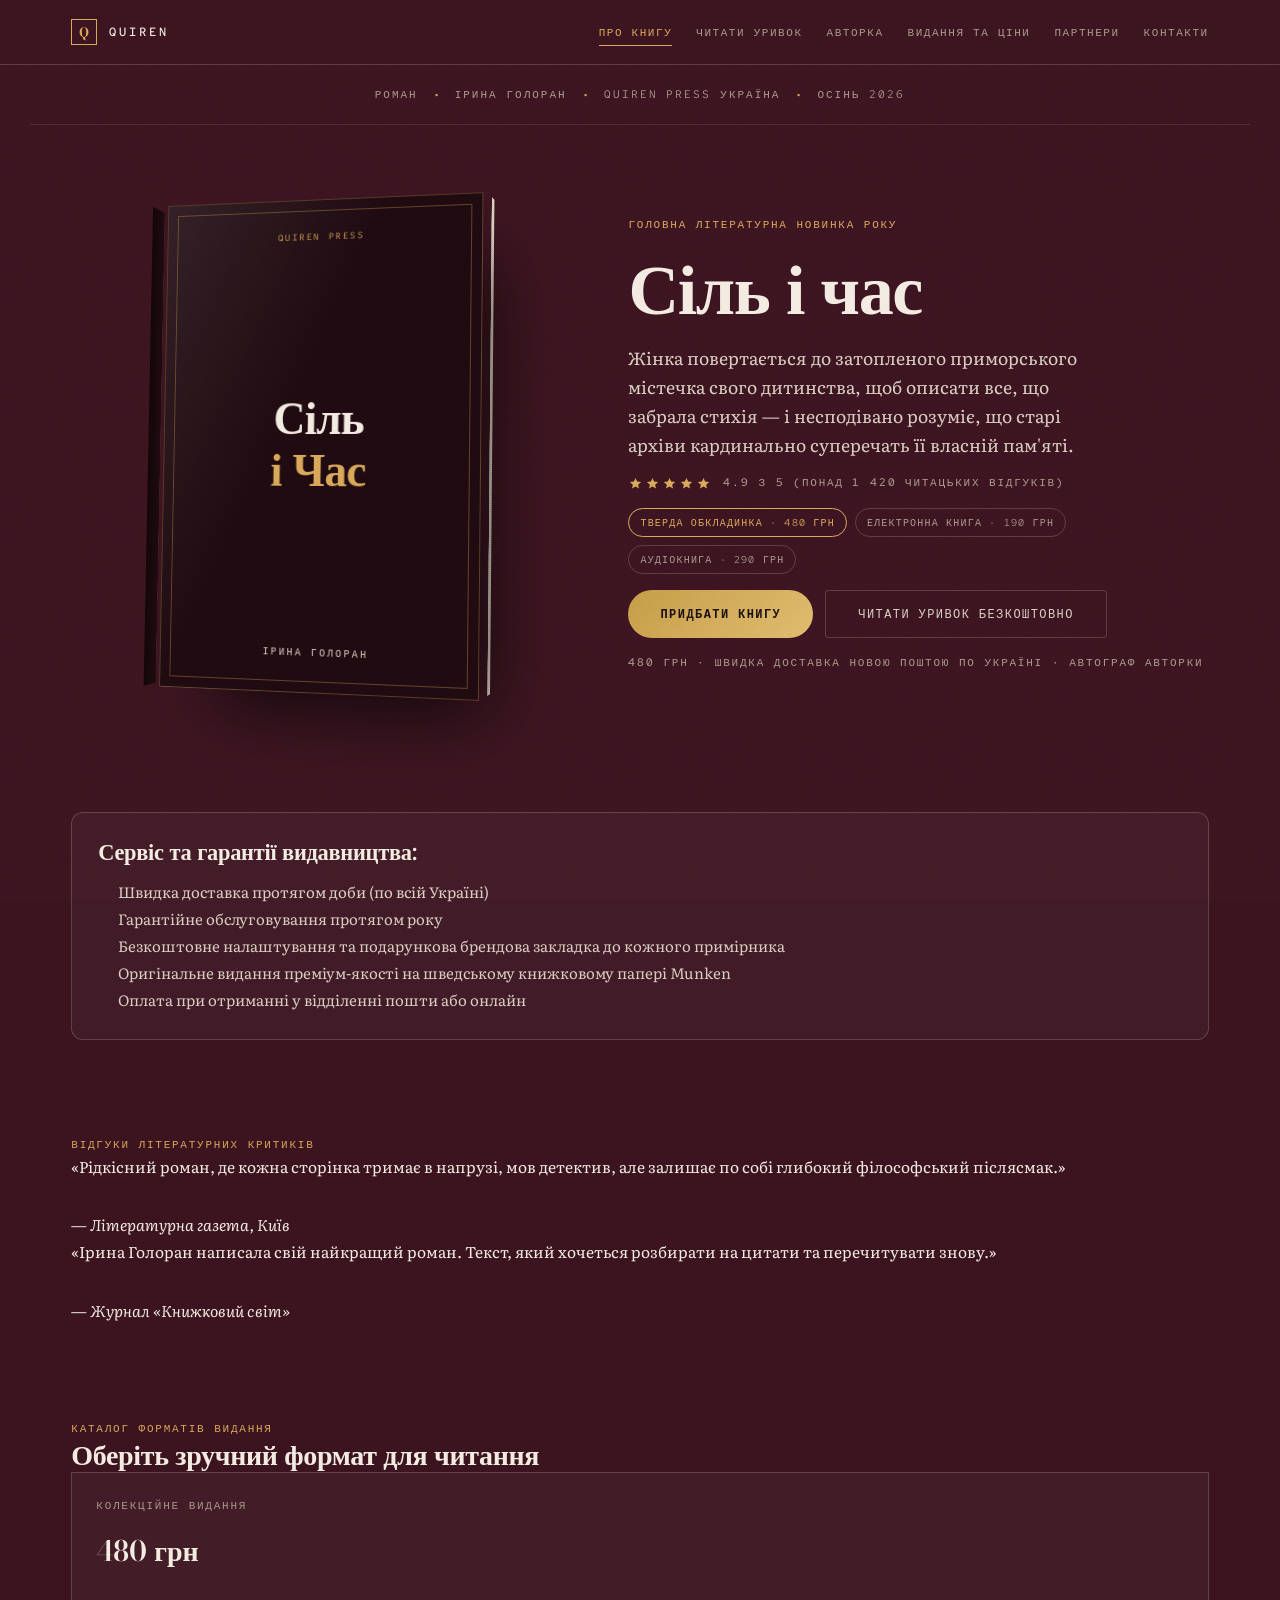
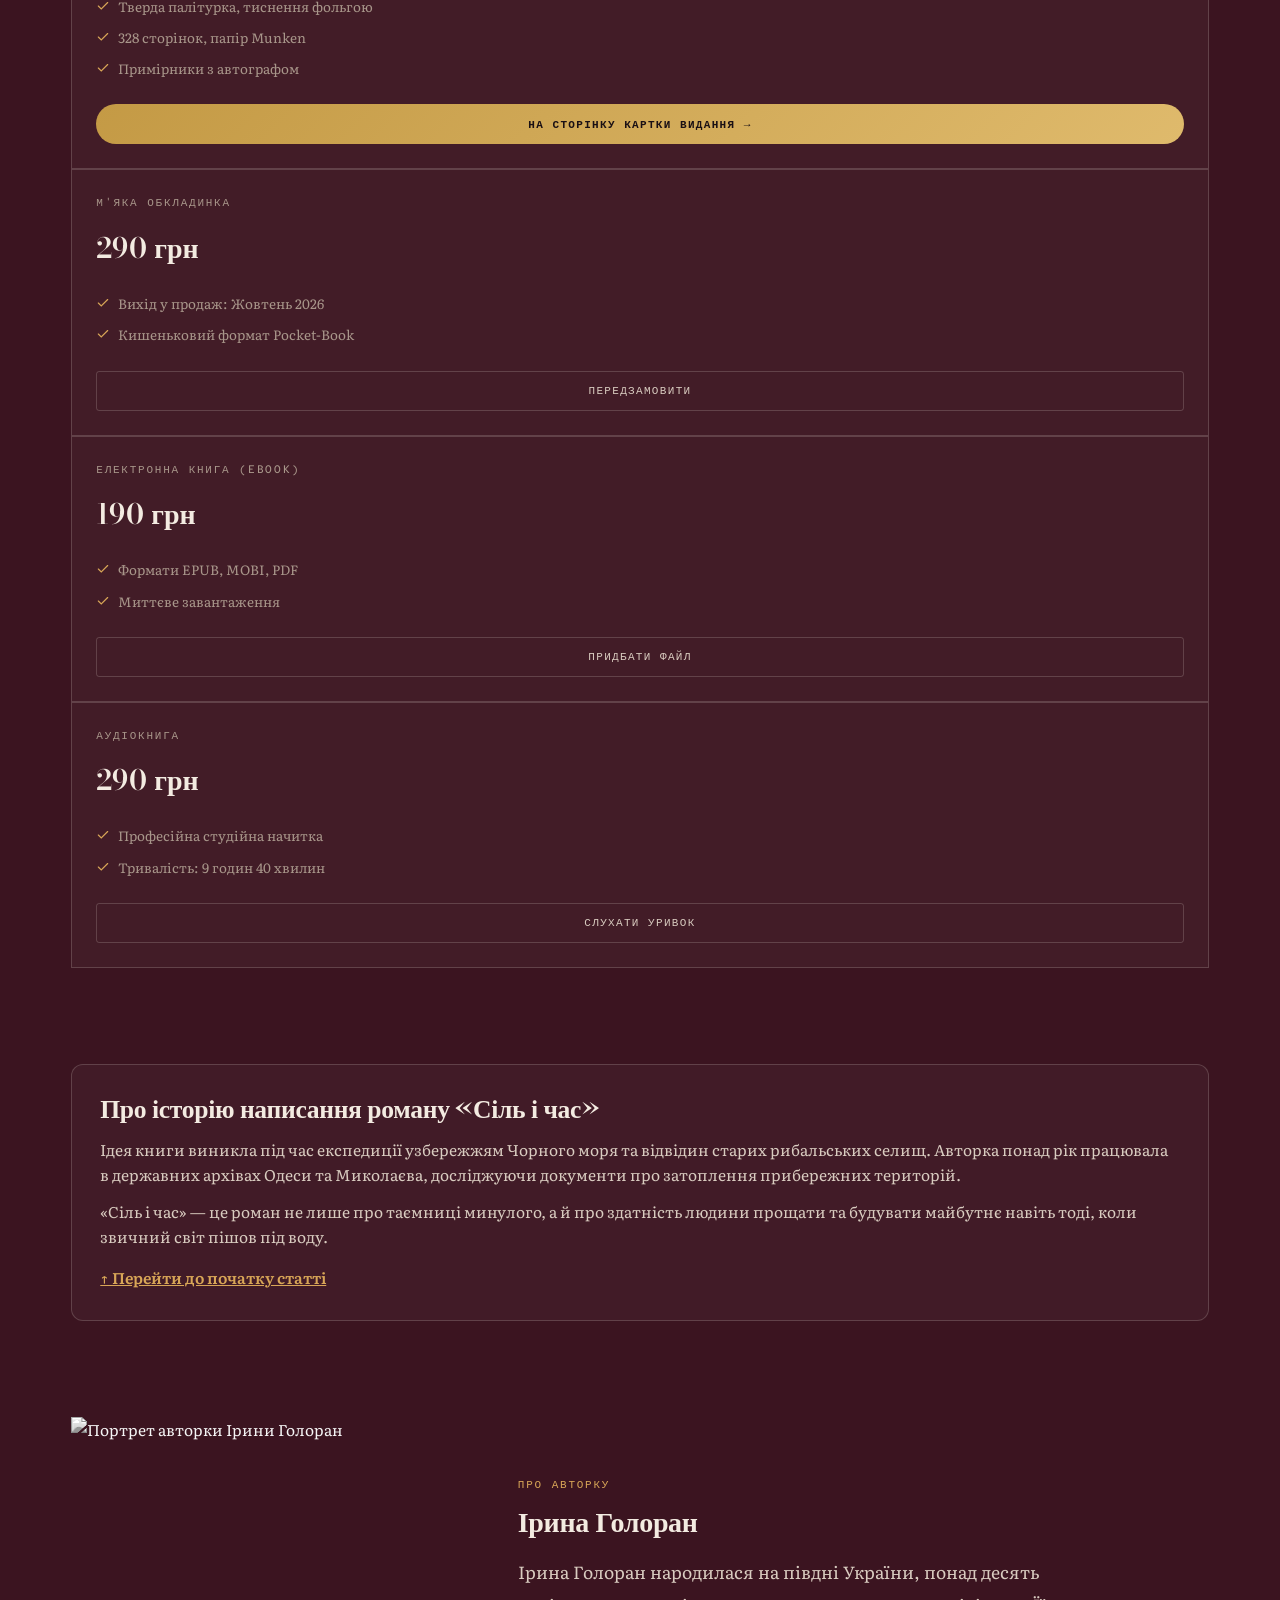
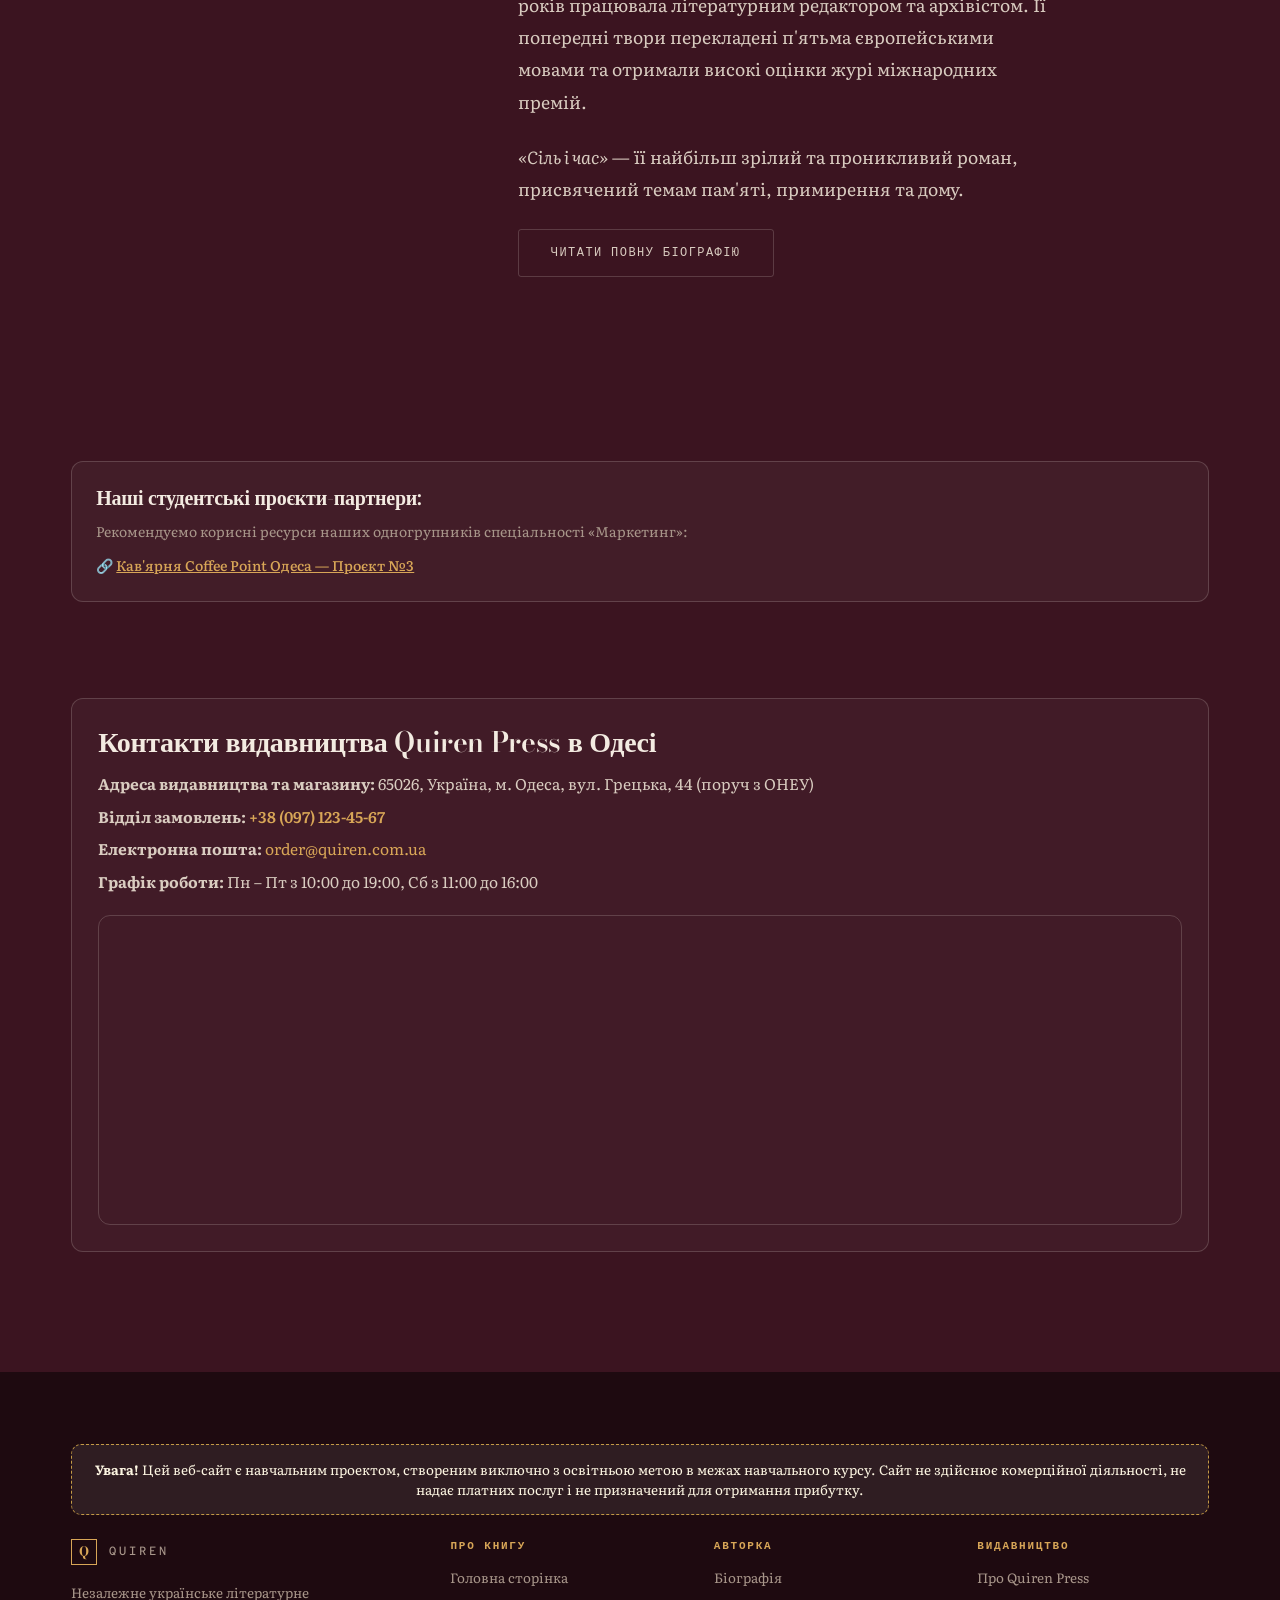
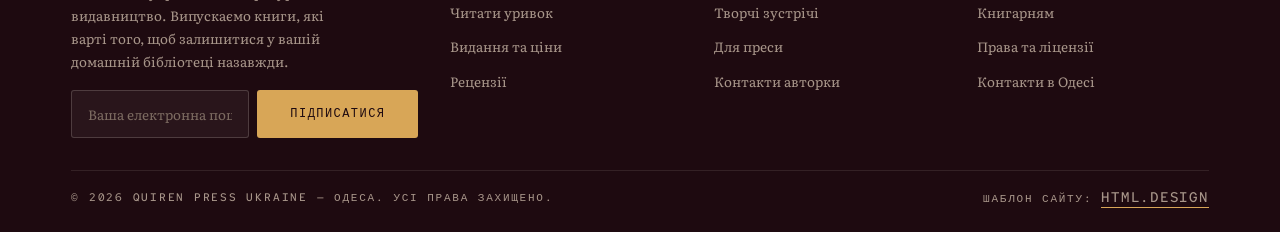
==== commit 63543089: "Update index.html" ====
--- a/index.html
+++ b/index.html
@@ -240,8 +240,6 @@
       <h3>Наші студентські проєкти-партнери:</h3>
       <p style="font-size: 14px; color: var(--bone-3);">Рекомендуємо корисні ресурси наших одногрупників спеціальності «Маркетинг»:</p>
       <ul class="student-partners-list">
-        <li>🔗 <a href="https://student-eco-shop.github.io/" target="_blank" rel="noopener">Еко-товари для дому та активного відпочинку — Проєкт №1</a></li>
-        <li>🔗 <a href="https://student-book-store.github.io/" target="_blank" rel="noopener">Книгарня навчальної та бізнес-літератури — Проєкт №2</a></li>
         <li>🔗 <a href="https://www.instagram.com/coffeepoint_radujniy/" target="_blank" rel="noopener">Кав'ярня Coffee Point Одеса — Проєкт №3</a></li>
       </ul>
     </div>
